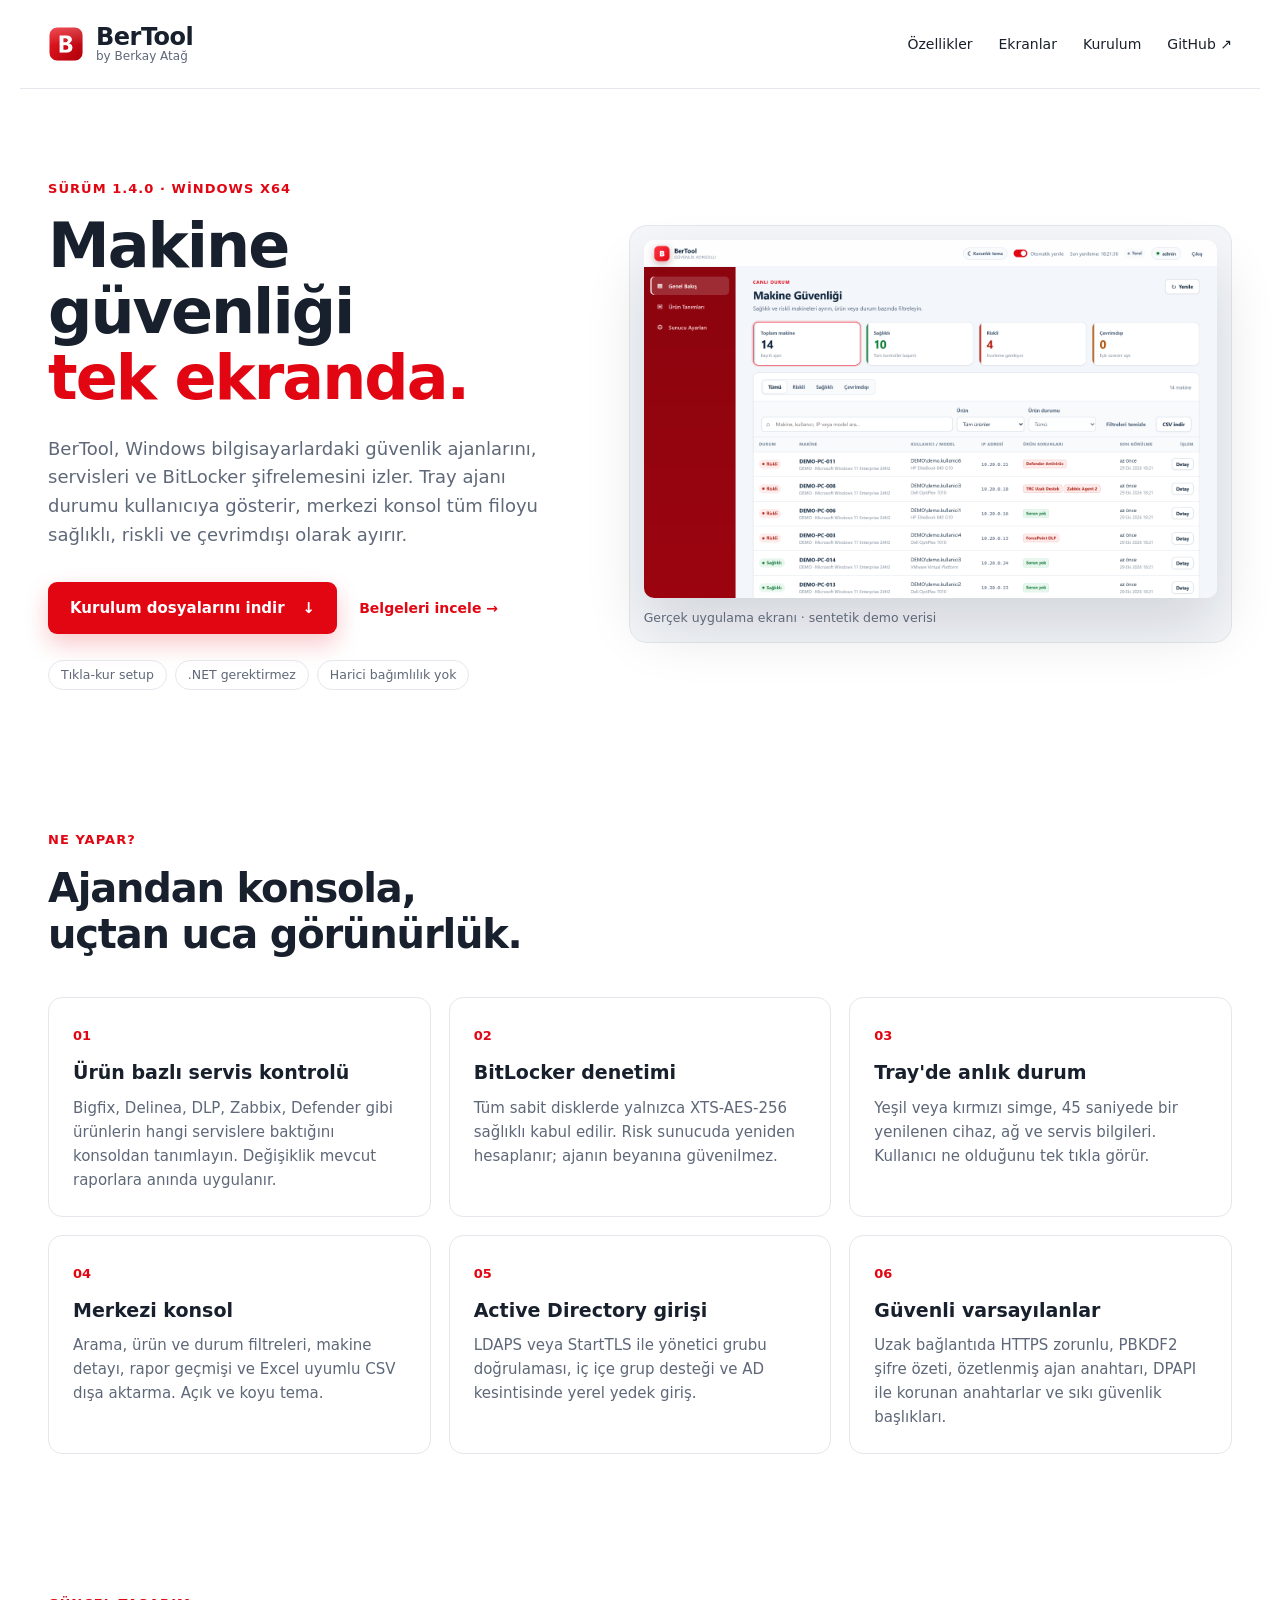
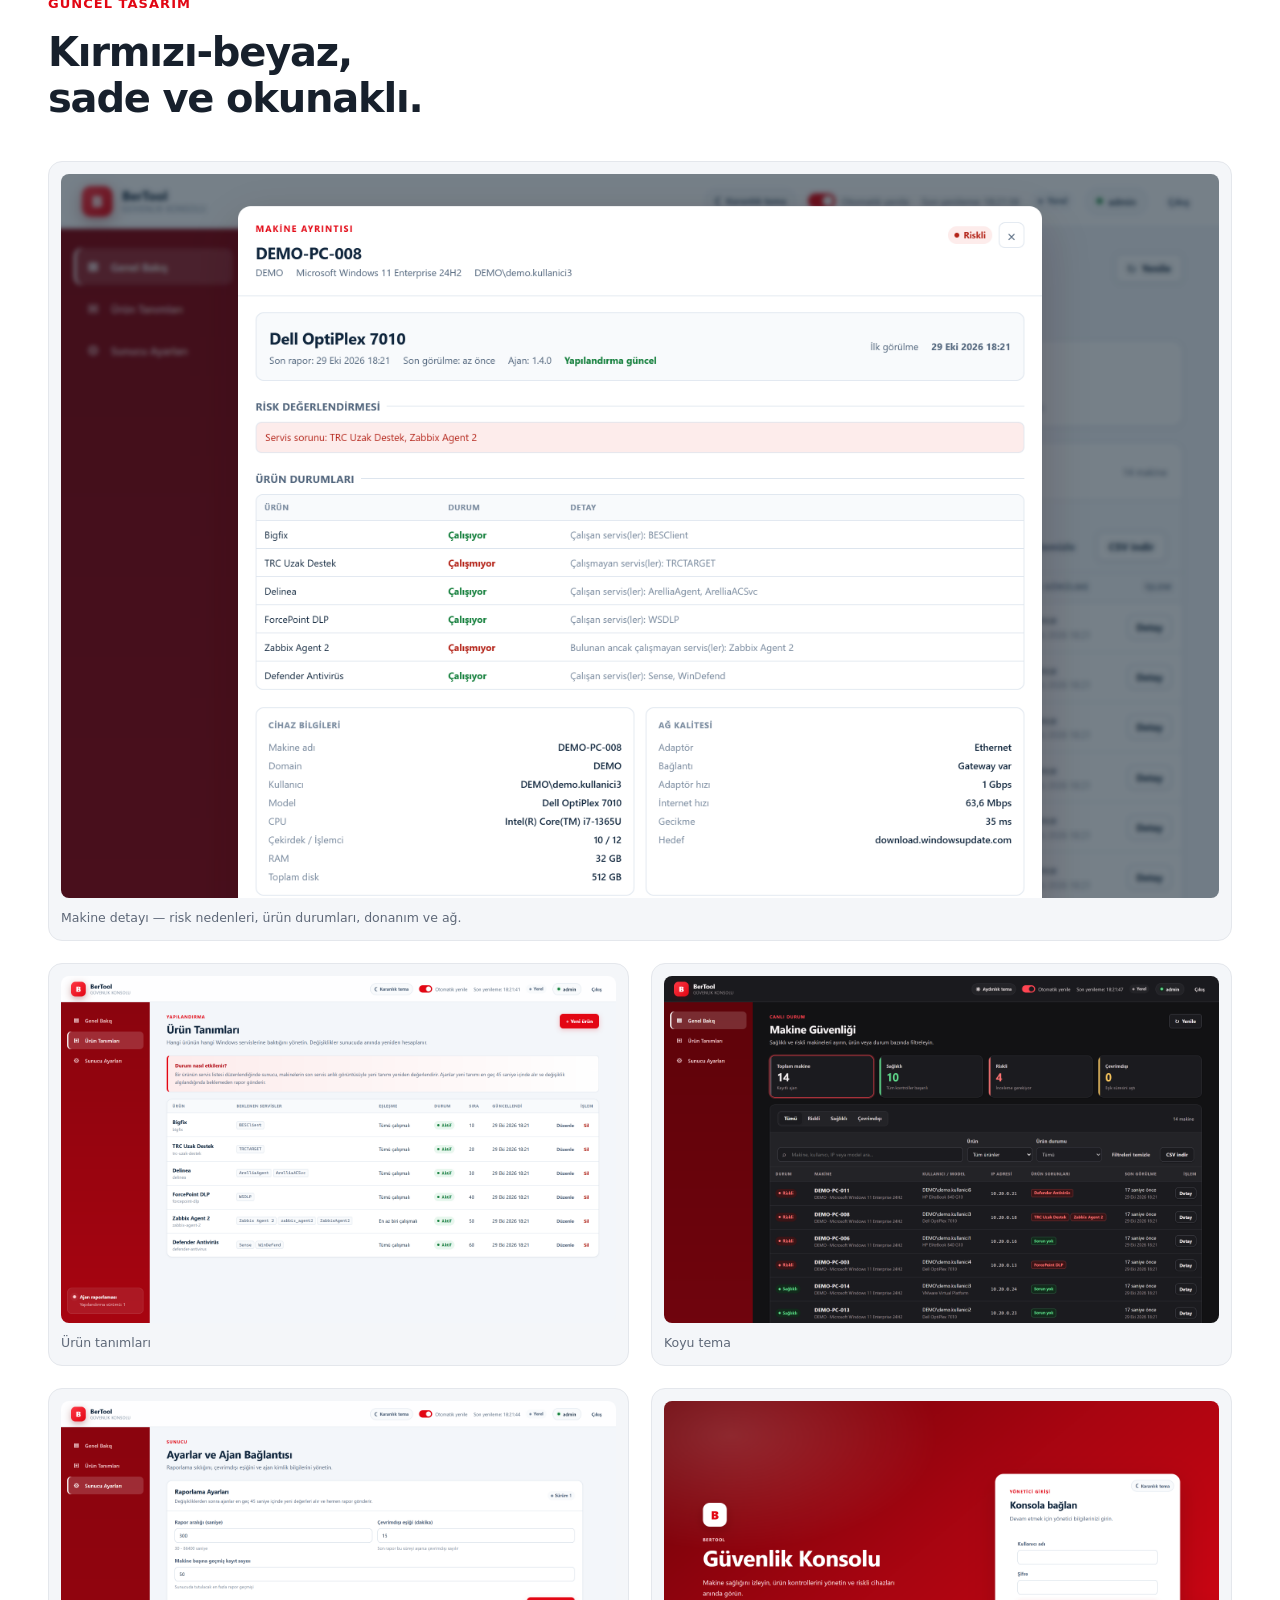
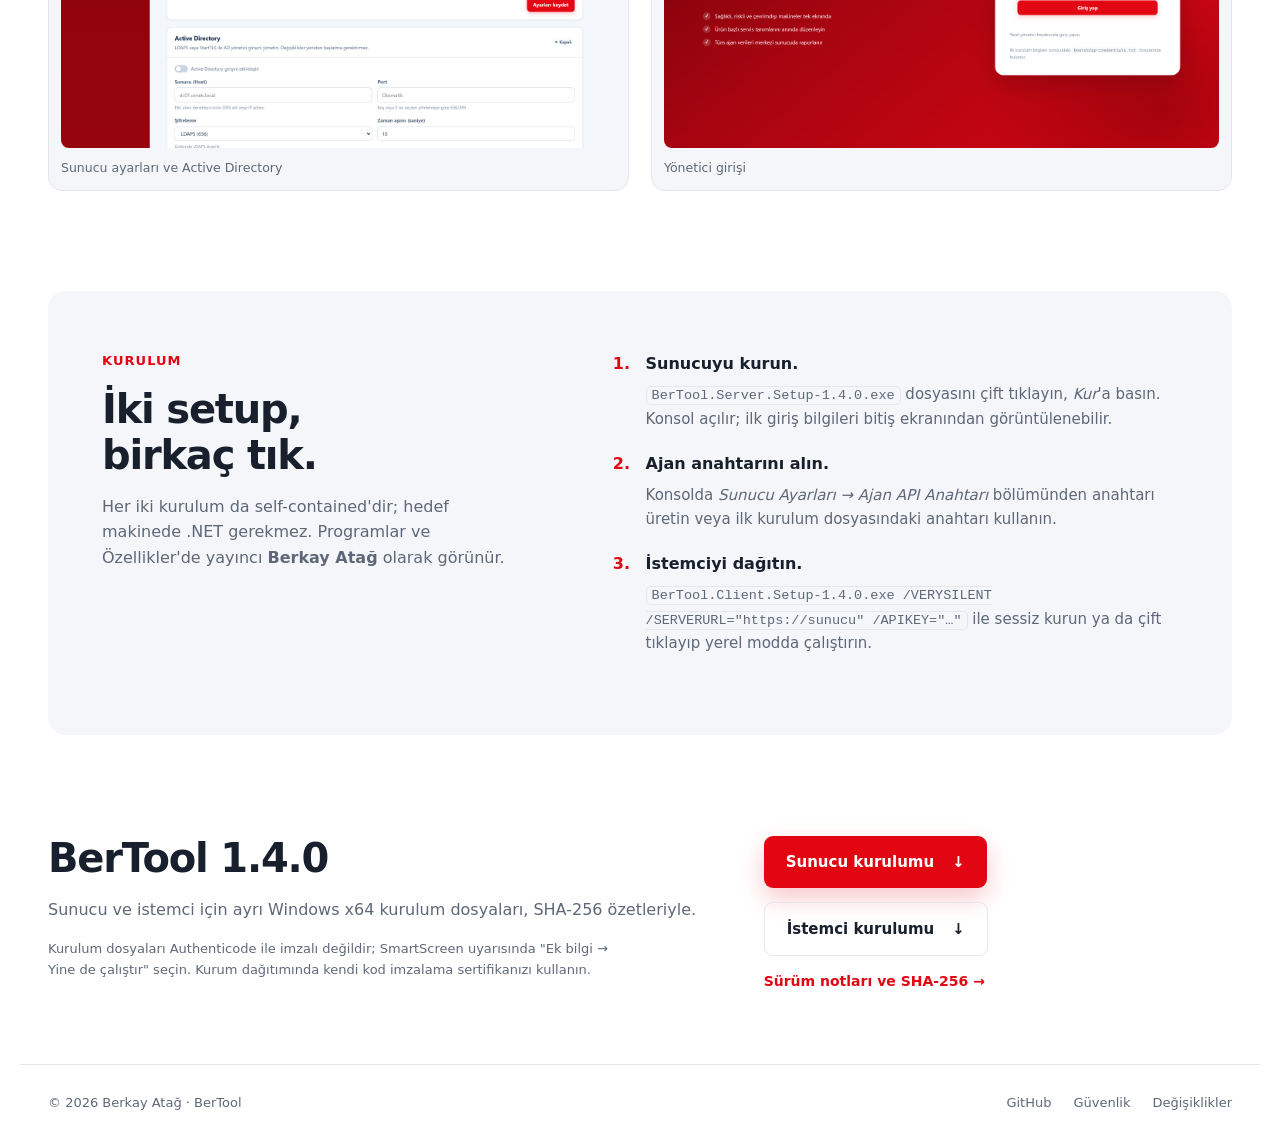
==== docs/index.html @ 036e88ff "BerTool 1.4.0: red brand icon, click-to-install setups, fixes and landing page - Multi-size 32-bit r" ====
<!doctype html>
<html lang="tr">
<head>
<meta charset="utf-8">
<meta name="viewport" content="width=device-width, initial-scale=1">
<meta name="description" content="BerTool: Windows makinelerde güvenlik ajanlarını, servisleri ve BitLocker'ı izleyen tray ajanı ve merkezi yönetim konsolu.">
<meta name="color-scheme" content="light dark">
<meta property="og:title" content="BerTool — Makine güvenliği tek ekranda">
<meta property="og:description" content="Tray ajanı ve merkezi konsol ile servis, BitLocker ve cihaz durumunu izleyin.">
<meta property="og:image" content="https://berkayatag.github.io/BerTool/screenshots/dashboard.png">
<title>BerTool — Makine güvenliği tek ekranda</title>
<link rel="icon" type="image/png" href="assets/bertool-logo.png">
<link rel="stylesheet" href="site.css">
</head>
<body>
<a class="skip" href="#main">İçeriğe geç</a>
<header class="top">
  <a class="brand" href="#"><img src="assets/bertool-logo.png" alt="" width="36" height="36"><span>BerTool<small>by Berkay Atağ</small></span></a>
  <nav aria-label="Ana menü">
    <a href="#ozellikler">Özellikler</a>
    <a href="#ekranlar">Ekranlar</a>
    <a href="#kurulum">Kurulum</a>
    <a href="https://github.com/BerkayAtag/BerTool">GitHub ↗</a>
  </nav>
</header>

<main id="main">
  <section class="hero">
    <div class="hero-copy">
      <p class="eyebrow">Sürüm 1.4.0 · Windows x64</p>
      <h1>Makine güvenliği<br><em>tek ekranda.</em></h1>
      <p class="lead">BerTool, Windows bilgisayarlardaki güvenlik ajanlarını, servisleri ve BitLocker şifrelemesini izler. Tray ajanı durumu kullanıcıya gösterir, merkezi konsol tüm filoyu sağlıklı, riskli ve çevrimdışı olarak ayırır.</p>
      <div class="actions">
        <a class="button" href="https://github.com/BerkayAtag/BerTool/releases/latest">Kurulum dosyalarını indir <span aria-hidden="true">↓</span></a>
        <a class="link" href="https://github.com/BerkayAtag/BerTool#readme">Belgeleri incele →</a>
      </div>
      <ul class="facts">
        <li>Tıkla-kur setup</li>
        <li>.NET gerektirmez</li>
        <li>Harici bağımlılık yok</li>
      </ul>
    </div>
    <figure class="hero-shot">
      <img src="screenshots/dashboard.png" alt="BerTool yönetim konsolu: toplam, sağlıklı, riskli ve çevrimdışı makine sayaçları ile makine listesi" width="1440" height="900">
      <figcaption>Gerçek uygulama ekranı · sentetik demo verisi</figcaption>
    </figure>
  </section>

  <section id="ozellikler" class="section">
    <div class="section-head">
      <p class="eyebrow">Ne yapar?</p>
      <h2>Ajandan konsola,<br>uçtan uca görünürlük.</h2>
    </div>
    <div class="features">
      <article>
        <span class="num">01</span>
        <h3>Ürün bazlı servis kontrolü</h3>
        <p>Bigfix, Delinea, DLP, Zabbix, Defender gibi ürünlerin hangi servislere baktığını konsoldan tanımlayın. Değişiklik mevcut raporlara anında uygulanır.</p>
      </article>
      <article>
        <span class="num">02</span>
        <h3>BitLocker denetimi</h3>
        <p>Tüm sabit disklerde yalnızca XTS-AES-256 sağlıklı kabul edilir. Risk sunucuda yeniden hesaplanır; ajanın beyanına güvenilmez.</p>
      </article>
      <article>
        <span class="num">03</span>
        <h3>Tray'de anlık durum</h3>
        <p>Yeşil veya kırmızı simge, 45 saniyede bir yenilenen cihaz, ağ ve servis bilgileri. Kullanıcı ne olduğunu tek tıkla görür.</p>
      </article>
      <article>
        <span class="num">04</span>
        <h3>Merkezi konsol</h3>
        <p>Arama, ürün ve durum filtreleri, makine detayı, rapor geçmişi ve Excel uyumlu CSV dışa aktarma. Açık ve koyu tema.</p>
      </article>
      <article>
        <span class="num">05</span>
        <h3>Active Directory girişi</h3>
        <p>LDAPS veya StartTLS ile yönetici grubu doğrulaması, iç içe grup desteği ve AD kesintisinde yerel yedek giriş.</p>
      </article>
      <article>
        <span class="num">06</span>
        <h3>Güvenli varsayılanlar</h3>
        <p>Uzak bağlantıda HTTPS zorunlu, PBKDF2 şifre özeti, özetlenmiş ajan anahtarı, DPAPI ile korunan anahtarlar ve sıkı güvenlik başlıkları.</p>
      </article>
    </div>
  </section>

  <section id="ekranlar" class="section">
    <div class="section-head">
      <p class="eyebrow">Güncel tasarım</p>
      <h2>Kırmızı-beyaz,<br>sade ve okunaklı.</h2>
    </div>
    <div class="gallery">
      <figure class="wide"><img src="screenshots/machine-detail.png" alt="Makine detayı: risk değerlendirmesi, ürün durumları, cihaz bilgileri ve ağ kalitesi" loading="lazy" width="1440" height="900"><figcaption>Makine detayı — risk nedenleri, ürün durumları, donanım ve ağ.</figcaption></figure>
      <figure><img src="screenshots/products.png" alt="Ürün tanımları ekranı: ürün, beklenen servisler ve eşleşme modu" loading="lazy" width="1440" height="900"><figcaption>Ürün tanımları</figcaption></figure>
      <figure><img src="screenshots/dashboard-dark.png" alt="Koyu temada yönetim konsolu" loading="lazy" width="1440" height="900"><figcaption>Koyu tema</figcaption></figure>
      <figure><img src="screenshots/settings.png" alt="Sunucu ayarları: raporlama, Active Directory ve ajan API anahtarı" loading="lazy" width="1440" height="900"><figcaption>Sunucu ayarları ve Active Directory</figcaption></figure>
      <figure><img src="screenshots/login.png" alt="Yönetici giriş ekranı" loading="lazy" width="1440" height="900"><figcaption>Yönetici girişi</figcaption></figure>
    </div>
  </section>

  <section id="kurulum" class="section install">
    <div>
      <p class="eyebrow">Kurulum</p>
      <h2>İki setup,<br>birkaç tık.</h2>
      <p class="muted">Her iki kurulum da self-contained'dir; hedef makinede .NET gerekmez. Programlar ve Özellikler'de yayıncı <strong>Berkay Atağ</strong> olarak görünür.</p>
    </div>
    <ol class="steps">
      <li><strong>Sunucuyu kurun.</strong><p><code>BerTool.Server.Setup-1.4.0.exe</code> dosyasını çift tıklayın, <em>Kur</em>'a basın. Konsol açılır; ilk giriş bilgileri bitiş ekranından görüntülenebilir.</p></li>
      <li><strong>Ajan anahtarını alın.</strong><p>Konsolda <em>Sunucu Ayarları → Ajan API Anahtarı</em> bölümünden anahtarı üretin veya ilk kurulum dosyasındaki anahtarı kullanın.</p></li>
      <li><strong>İstemciyi dağıtın.</strong><p><code>BerTool.Client.Setup-1.4.0.exe /VERYSILENT /SERVERURL="https://sunucu" /APIKEY="…"</code> ile sessiz kurun ya da çift tıklayıp yerel modda çalıştırın.</p></li>
    </ol>
  </section>

  <section class="section download">
    <div>
      <h2>BerTool 1.4.0</h2>
      <p class="muted">Sunucu ve istemci için ayrı Windows x64 kurulum dosyaları, SHA-256 özetleriyle.</p>
      <p class="note">Kurulum dosyaları Authenticode ile imzalı değildir; SmartScreen uyarısında "Ek bilgi → Yine de çalıştır" seçin. Kurum dağıtımında kendi kod imzalama sertifikanızı kullanın.</p>
    </div>
    <div class="download-links">
      <a class="button" href="https://github.com/BerkayAtag/BerTool/releases/download/v1.4.0/BerTool.Server.Setup-1.4.0.exe">Sunucu kurulumu <span aria-hidden="true">↓</span></a>
      <a class="button secondary" href="https://github.com/BerkayAtag/BerTool/releases/download/v1.4.0/BerTool.Client.Setup-1.4.0.exe">İstemci kurulumu <span aria-hidden="true">↓</span></a>
      <a class="link" href="https://github.com/BerkayAtag/BerTool/releases/tag/v1.4.0">Sürüm notları ve SHA-256 →</a>
    </div>
  </section>
</main>

<footer>
  <span>© 2026 Berkay Atağ · BerTool</span>
  <a href="https://github.com/BerkayAtag/BerTool">GitHub</a>
  <a href="https://github.com/BerkayAtag/BerTool/blob/main/SECURITY.md">Güvenlik</a>
  <a href="https://github.com/BerkayAtag/BerTool/blob/main/CHANGELOG.md">Değişiklikler</a>
</footer>
</body>
</html>
---- docs/site.css ----
:root {
  --red: #e20613;
  --red-dark: #b0000b;
  --ink: #17202c;
  --muted: #5e6878;
  --line: #e4e7ec;
  --soft: #f4f6f9;
  --bg: #ffffff;
  --card: #ffffff;
}

@media (prefers-color-scheme: dark) {
  :root {
    --red: #ff3b45;
    --red-dark: #e20613;
    --ink: #eef1f5;
    --muted: #a3acba;
    --line: #2a2f38;
    --soft: #171a20;
    --bg: #0f1115;
    --card: #15181e;
  }
}

* { box-sizing: border-box; }
html { scroll-behavior: smooth; }
body { margin: 0; color: var(--ink); background: var(--bg); font-family: "Segoe UI", system-ui, -apple-system, Arial, sans-serif; line-height: 1.6; }
img { max-width: 100%; height: auto; display: block; }
a { color: inherit; text-decoration: none; }
a:hover { text-decoration: underline; }
a:focus-visible { outline: 3px solid var(--red); outline-offset: 4px; border-radius: 4px; }
code { font-family: Consolas, "Cascadia Mono", monospace; font-size: .9em; background: var(--soft); border: 1px solid var(--line); border-radius: 5px; padding: 1px 5px; word-break: break-word; }

.skip { position: absolute; left: -999px; top: 8px; background: var(--red); color: #fff; padding: 8px 12px; border-radius: 6px; }
.skip:focus { left: 16px; }

.top, main, footer { max-width: 1240px; margin: 0 auto; }
.top { display: flex; justify-content: space-between; align-items: center; gap: 16px; padding: 24px 28px; border-bottom: 1px solid var(--line); }
.brand { display: flex; align-items: center; gap: 12px; font-weight: 800; font-size: 24px; letter-spacing: -.5px; }
.brand img { border-radius: 9px; }
.brand span { display: flex; flex-direction: column; line-height: 1.1; }
.brand small { font-size: 12px; font-weight: 400; color: var(--muted); letter-spacing: 0; }
nav { display: flex; gap: 26px; font-size: 14px; flex-wrap: wrap; }

.eyebrow { margin: 0 0 14px; color: var(--red); font-size: 13px; font-weight: 700; letter-spacing: .08em; text-transform: uppercase; }
h1 { font-size: clamp(38px, 5vw, 62px); line-height: 1.06; letter-spacing: -2px; margin: 0 0 24px; }
h1 em, h2 em { font-style: normal; color: var(--red); }
h2 { font-size: clamp(28px, 3.2vw, 40px); line-height: 1.15; letter-spacing: -1.2px; margin: 0; }
h3 { font-size: 19px; margin: 10px 0 8px; }
.lead { font-size: 18px; color: var(--muted); max-width: 560px; margin: 0; }
.muted { color: var(--muted); }

.hero { display: grid; grid-template-columns: 1fr 1.15fr; gap: 56px; align-items: center; padding: 90px 28px 70px; }
.actions { display: flex; align-items: center; flex-wrap: wrap; gap: 22px; margin: 32px 0 26px; }
.button { display: inline-flex; align-items: center; gap: 18px; padding: 14px 22px; background: var(--red); color: #fff; border-radius: 9px; font-weight: 650; font-size: 15px; box-shadow: 0 10px 24px rgba(226, 6, 19, .22); }
.button:hover { background: var(--red-dark); text-decoration: none; }
.button.secondary { background: transparent; color: var(--ink); border: 1px solid var(--line); box-shadow: none; }
.button.secondary:hover { border-color: var(--red); color: var(--red); }
.link { font-size: 14px; font-weight: 600; color: var(--red); }
.facts { display: flex; flex-wrap: wrap; gap: 8px; list-style: none; padding: 0; margin: 0; }
.facts li { font-size: 12.5px; color: var(--muted); border: 1px solid var(--line); border-radius: 999px; padding: 4px 12px; }

figure { margin: 0; }
figcaption { font-size: 12.5px; color: var(--muted); margin-top: 10px; }
.hero-shot { padding: 14px; background: var(--soft); border: 1px solid var(--line); border-radius: 18px; }
.hero-shot img { border-radius: 10px; box-shadow: 0 30px 60px rgba(17, 24, 39, .14); }

.section { padding: 70px 28px; }
.section-head { margin-bottom: 40px; }
.features { display: grid; grid-template-columns: repeat(3, 1fr); gap: 18px; }
.features article { background: var(--card); border: 1px solid var(--line); border-radius: 14px; padding: 24px; }
.features p { margin: 0; color: var(--muted); font-size: 15px; }
.num { font-size: 13px; font-weight: 700; color: var(--red); }

.gallery { display: grid; grid-template-columns: repeat(2, 1fr); gap: 22px; }
.gallery figure { background: var(--soft); border: 1px solid var(--line); border-radius: 14px; padding: 12px; }
.gallery img { border-radius: 8px; }
.gallery .wide { grid-column: 1 / -1; }

.install { display: grid; grid-template-columns: 1fr 1.25fr; gap: 60px; background: var(--soft); border-radius: 18px; margin: 30px 28px; padding: 60px 54px; }
.install .muted { max-width: 420px; }
.steps { margin: 0; padding-left: 22px; }
.steps li { padding: 0 0 20px 10px; }
.steps li::marker { color: var(--red); font-weight: 700; }
.steps p { margin: 6px 0 0; color: var(--muted); font-size: 15px; }

.download { display: grid; grid-template-columns: 1.4fr 1fr; gap: 60px; align-items: center; }
.download h2 { margin-bottom: 12px; }
.note { font-size: 13px; color: var(--muted); max-width: 560px; }
.download-links { display: flex; flex-direction: column; align-items: flex-start; gap: 14px; }

footer { display: flex; flex-wrap: wrap; gap: 22px; border-top: 1px solid var(--line); padding: 28px; color: var(--muted); font-size: 13px; }
footer span { margin-right: auto; }

@media (max-width: 900px) {
  .hero { grid-template-columns: 1fr; padding: 48px 16px 40px; gap: 32px; }
  .features { grid-template-columns: 1fr 1fr; }
  .install, .download { grid-template-columns: 1fr; gap: 24px; }
  .install { margin: 20px 16px; padding: 32px 22px; }
  .section { padding: 48px 16px; }
  .top { padding: 18px 16px; flex-wrap: wrap; }
  footer { padding: 24px 16px; }
}

@media (max-width: 600px) {
  .features, .gallery { grid-template-columns: 1fr; }
  nav { gap: 16px; }
  h1 { letter-spacing: -1px; }
  footer span { width: 100%; }
}

@media (prefers-reduced-motion: reduce) { html { scroll-behavior: auto; } }
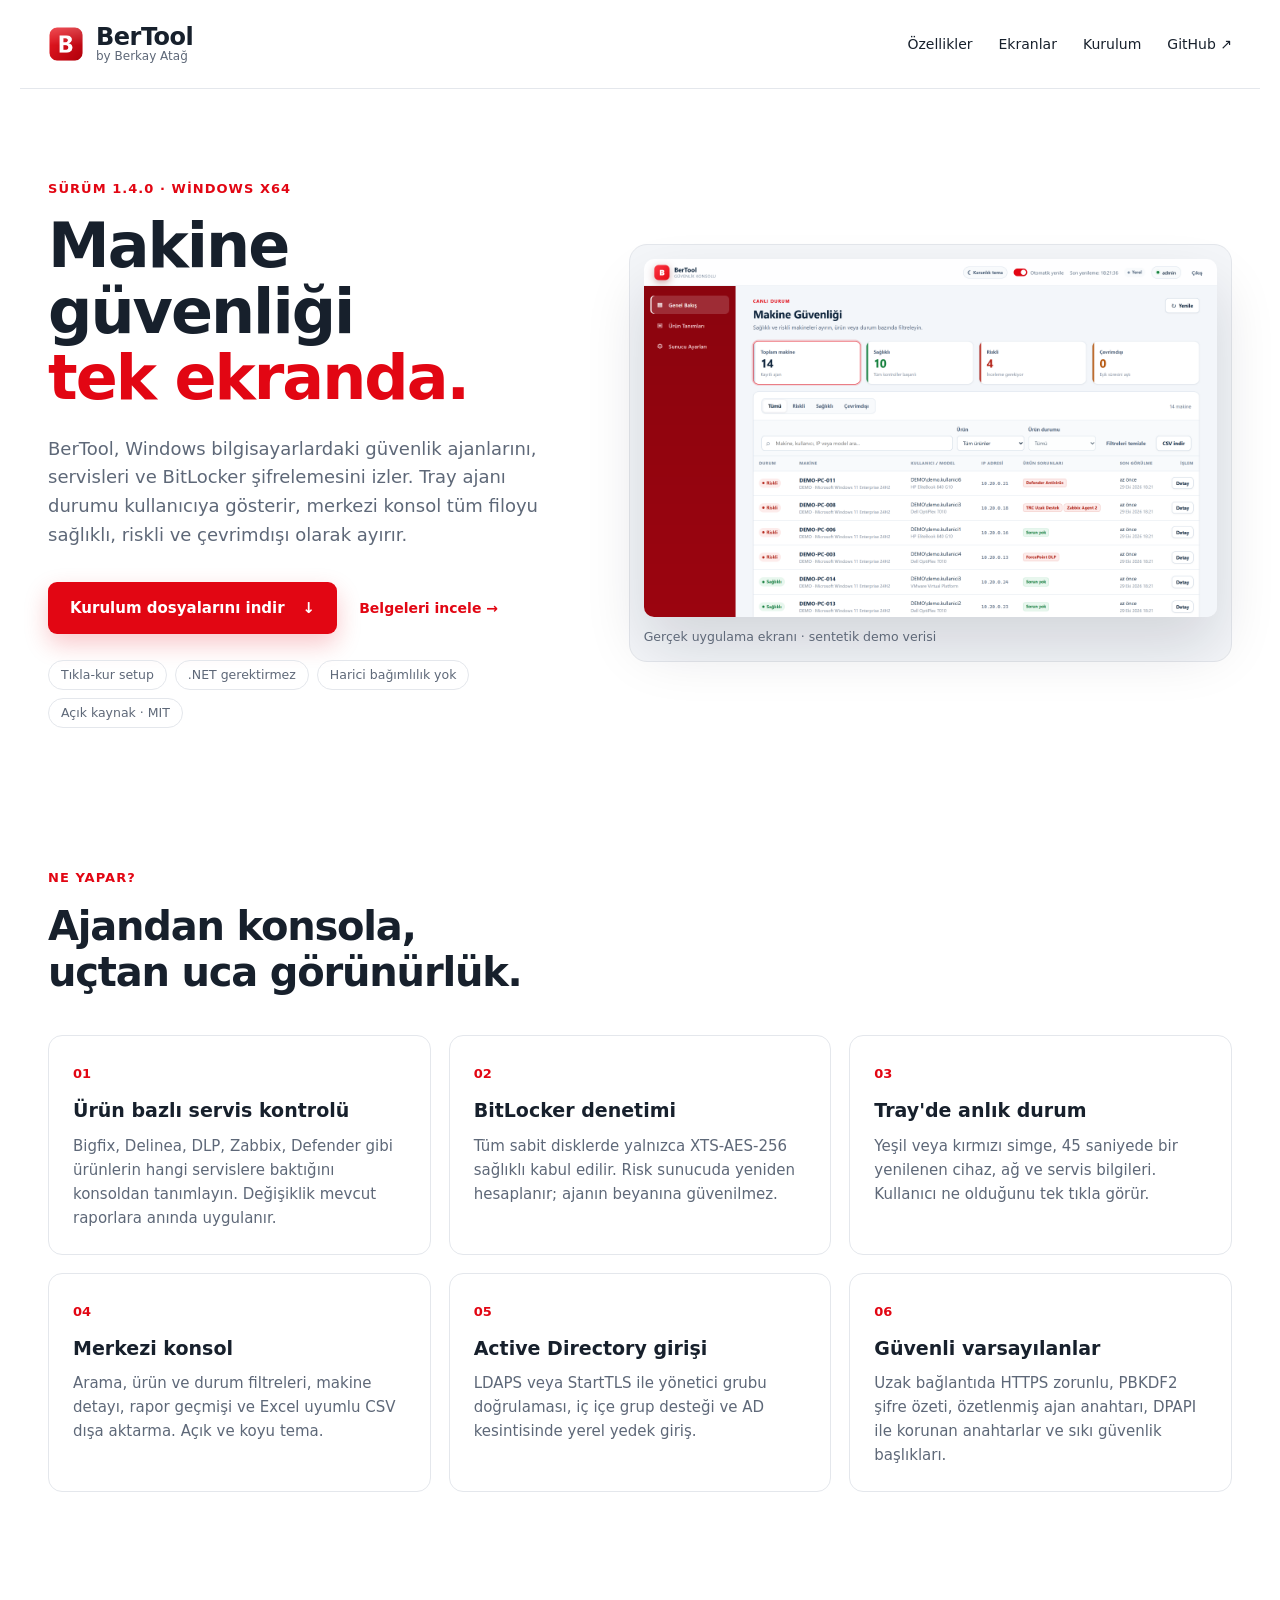
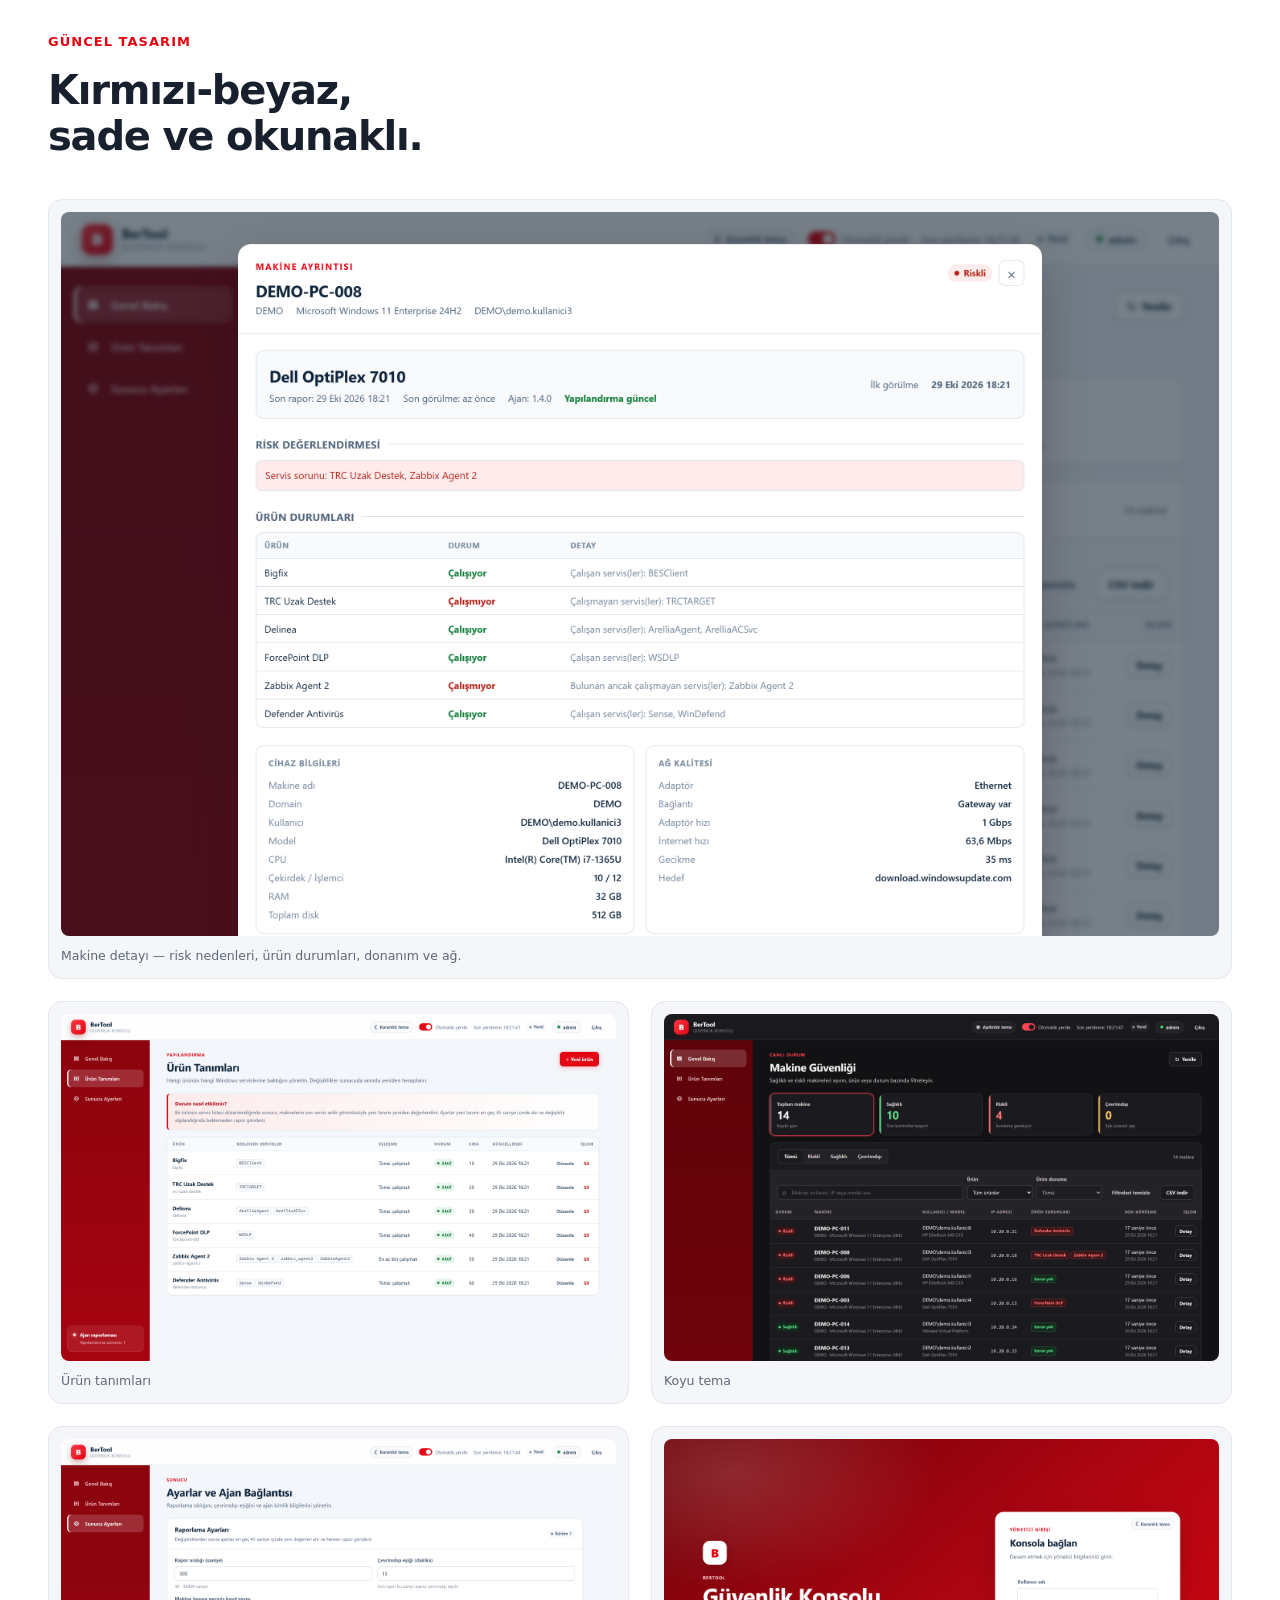
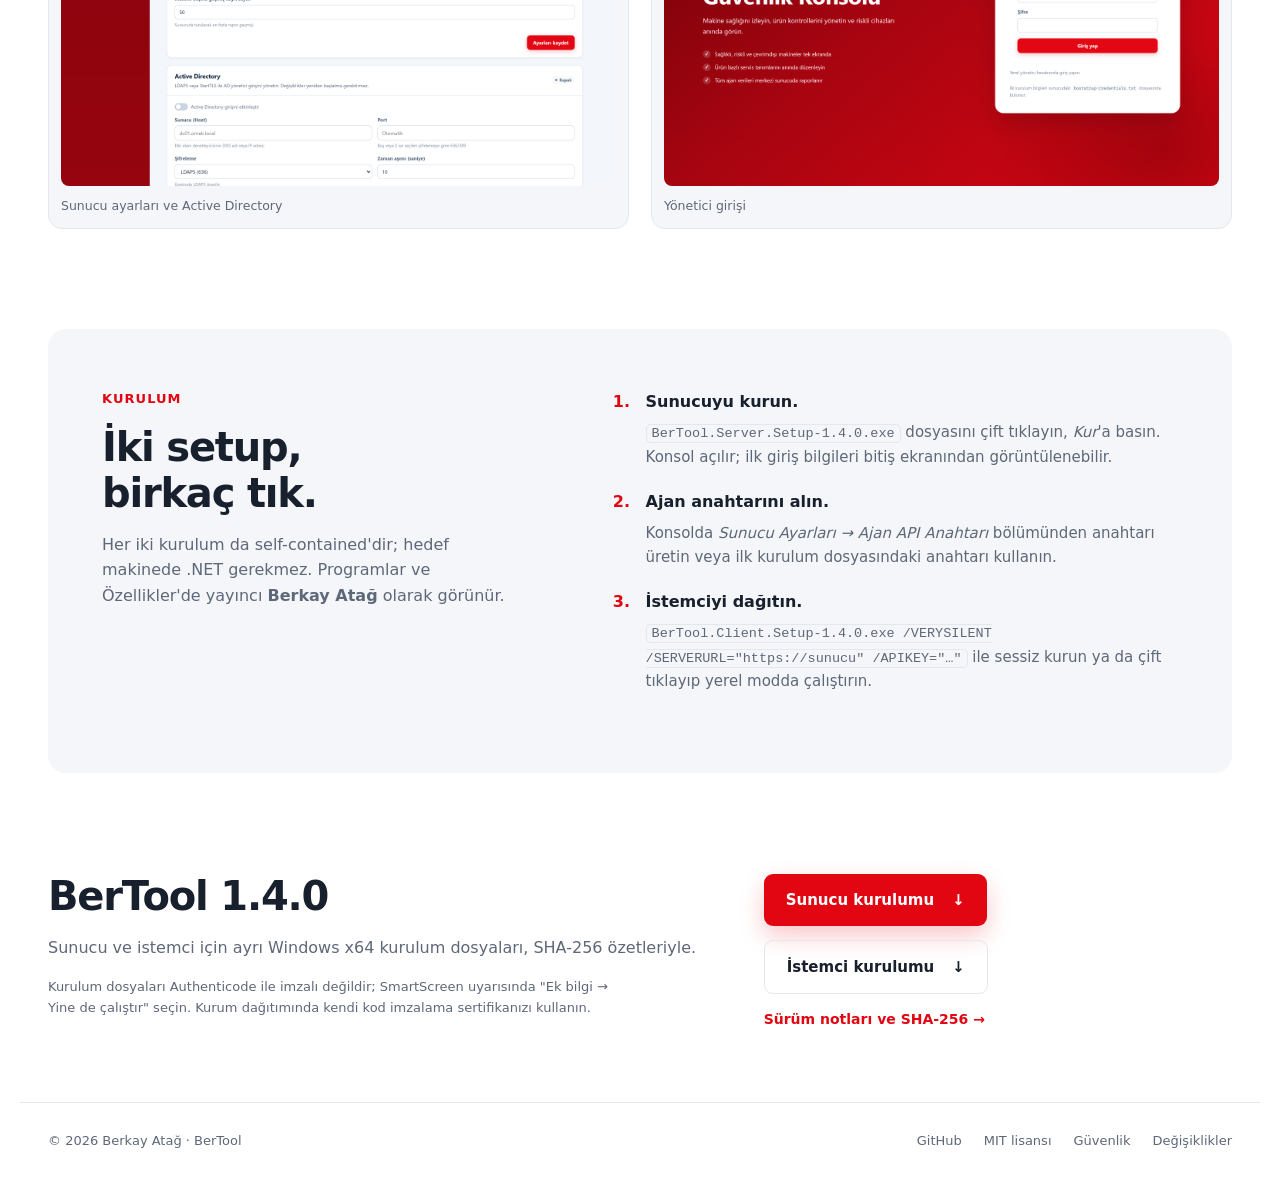
==== commit bc921b44: "Add MIT license, optional code signing and light-only landing page - MIT LICENSE, shipped as LICENSE" ====
--- a/docs/index.html
+++ b/docs/index.html
@@ -4,7 +4,7 @@
 <meta charset="utf-8">
 <meta name="viewport" content="width=device-width, initial-scale=1">
 <meta name="description" content="BerTool: Windows makinelerde güvenlik ajanlarını, servisleri ve BitLocker'ı izleyen tray ajanı ve merkezi yönetim konsolu.">
-<meta name="color-scheme" content="light dark">
+<meta name="color-scheme" content="light">
 <meta property="og:title" content="BerTool — Makine güvenliği tek ekranda">
 <meta property="og:description" content="Tray ajanı ve merkezi konsol ile servis, BitLocker ve cihaz durumunu izleyin.">
 <meta property="og:image" content="https://berkayatag.github.io/BerTool/screenshots/dashboard.png">
@@ -38,6 +38,7 @@
         <li>Tıkla-kur setup</li>
         <li>.NET gerektirmez</li>
         <li>Harici bağımlılık yok</li>
+        <li>Açık kaynak · MIT</li>
       </ul>
     </div>
     <figure class="hero-shot">
@@ -129,6 +130,7 @@
 <footer>
   <span>© 2026 Berkay Atağ · BerTool</span>
   <a href="https://github.com/BerkayAtag/BerTool">GitHub</a>
+  <a href="https://github.com/BerkayAtag/BerTool/blob/main/LICENSE">MIT lisansı</a>
   <a href="https://github.com/BerkayAtag/BerTool/blob/main/SECURITY.md">Güvenlik</a>
   <a href="https://github.com/BerkayAtag/BerTool/blob/main/CHANGELOG.md">Değişiklikler</a>
 </footer>
--- a/docs/site.css
+++ b/docs/site.css
@@ -1,4 +1,6 @@
+/* Tanıtım sayfası her zaman aydınlık temada gösterilir. */
 :root {
+  color-scheme: light;
   --red: #e20613;
   --red-dark: #b0000b;
   --ink: #17202c;
@@ -7,19 +9,6 @@
   --soft: #f4f6f9;
   --bg: #ffffff;
   --card: #ffffff;
-}
-
-@media (prefers-color-scheme: dark) {
-  :root {
-    --red: #ff3b45;
-    --red-dark: #e20613;
-    --ink: #eef1f5;
-    --muted: #a3acba;
-    --line: #2a2f38;
-    --soft: #171a20;
-    --bg: #0f1115;
-    --card: #15181e;
-  }
 }
 
 * { box-sizing: border-box; }
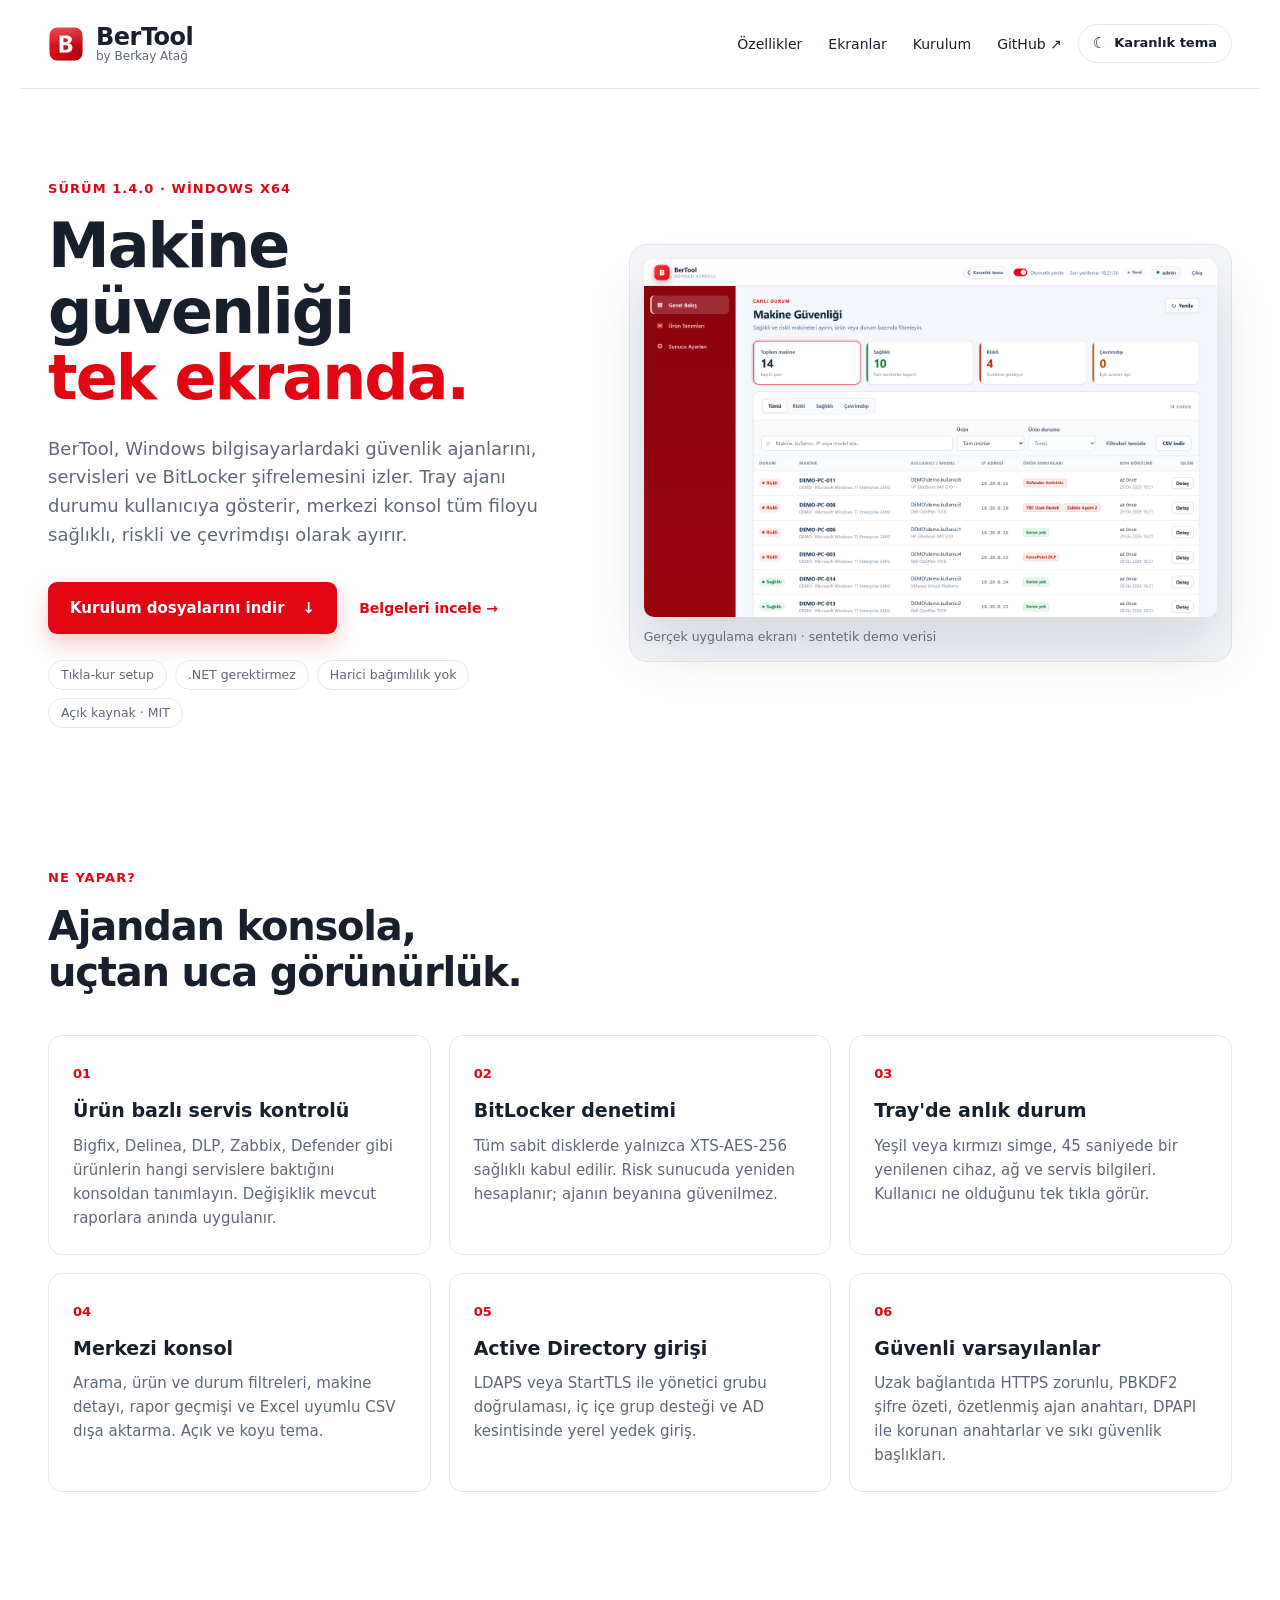
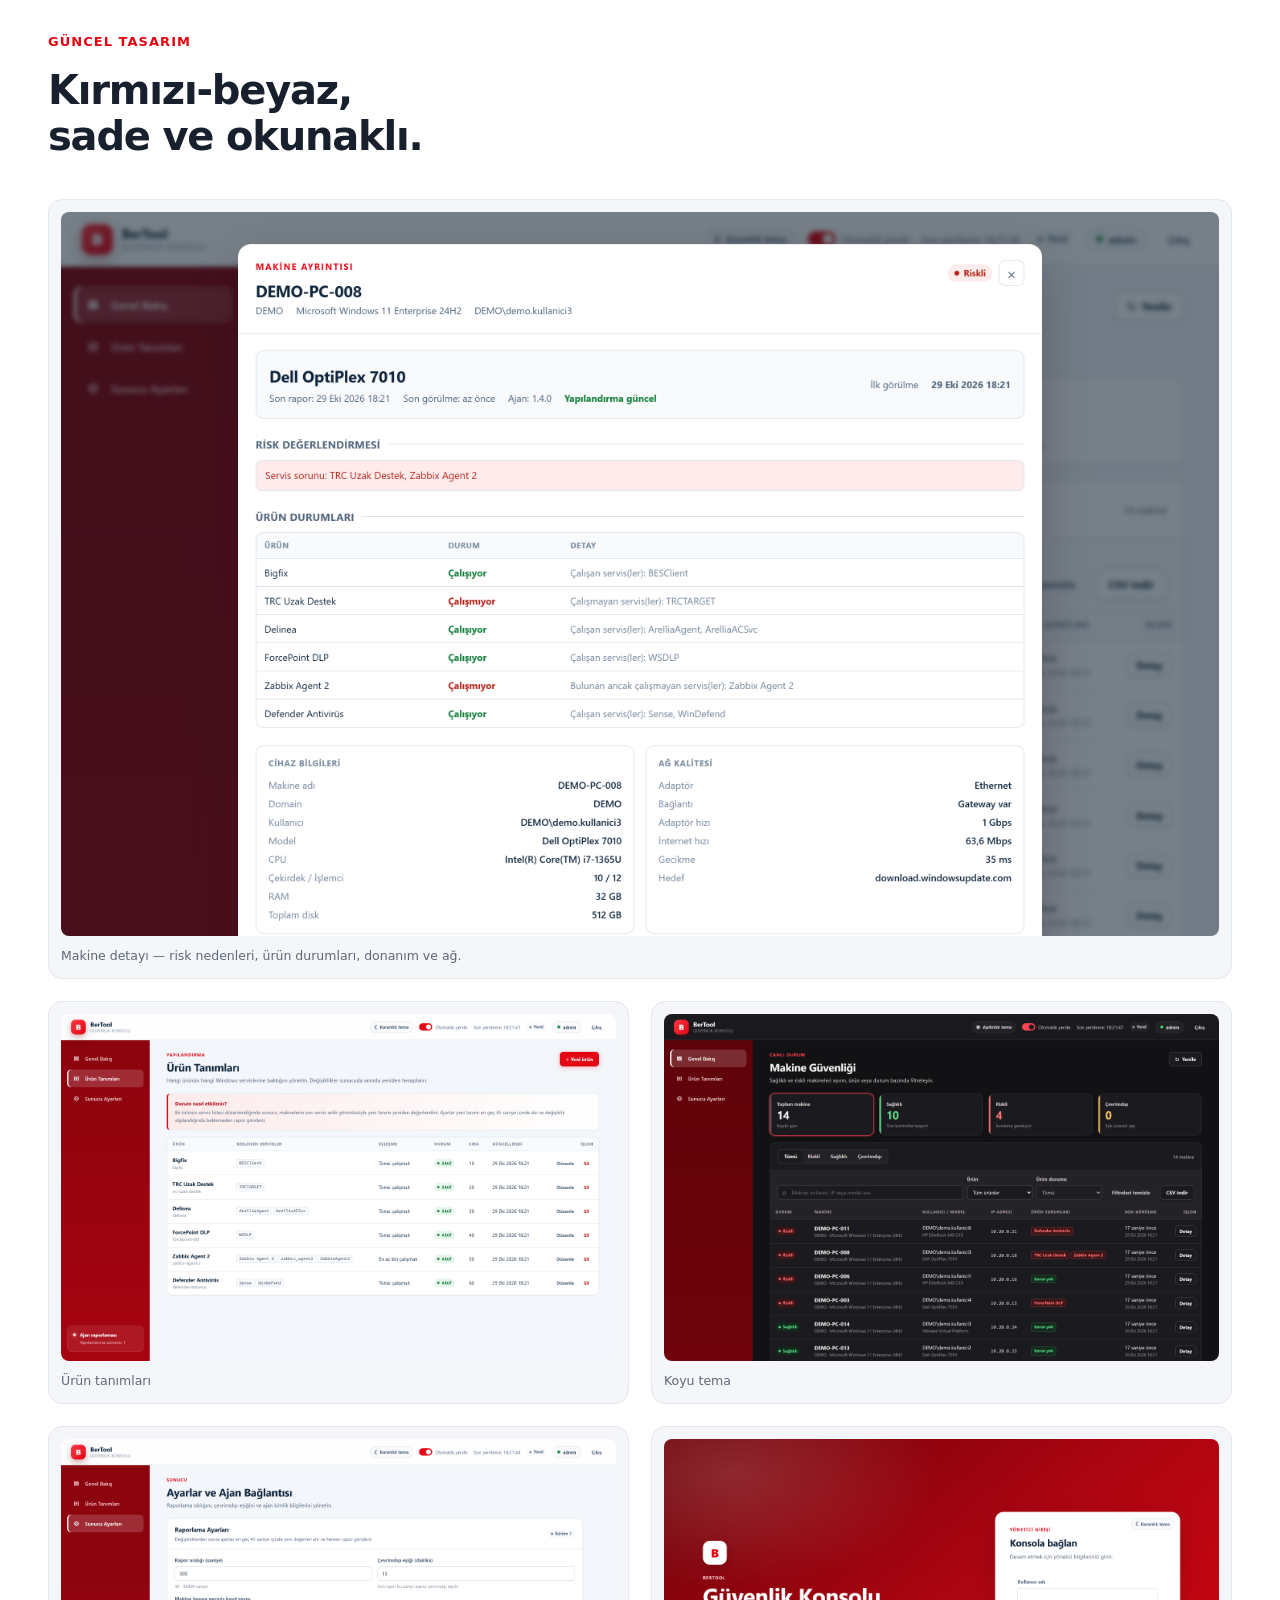
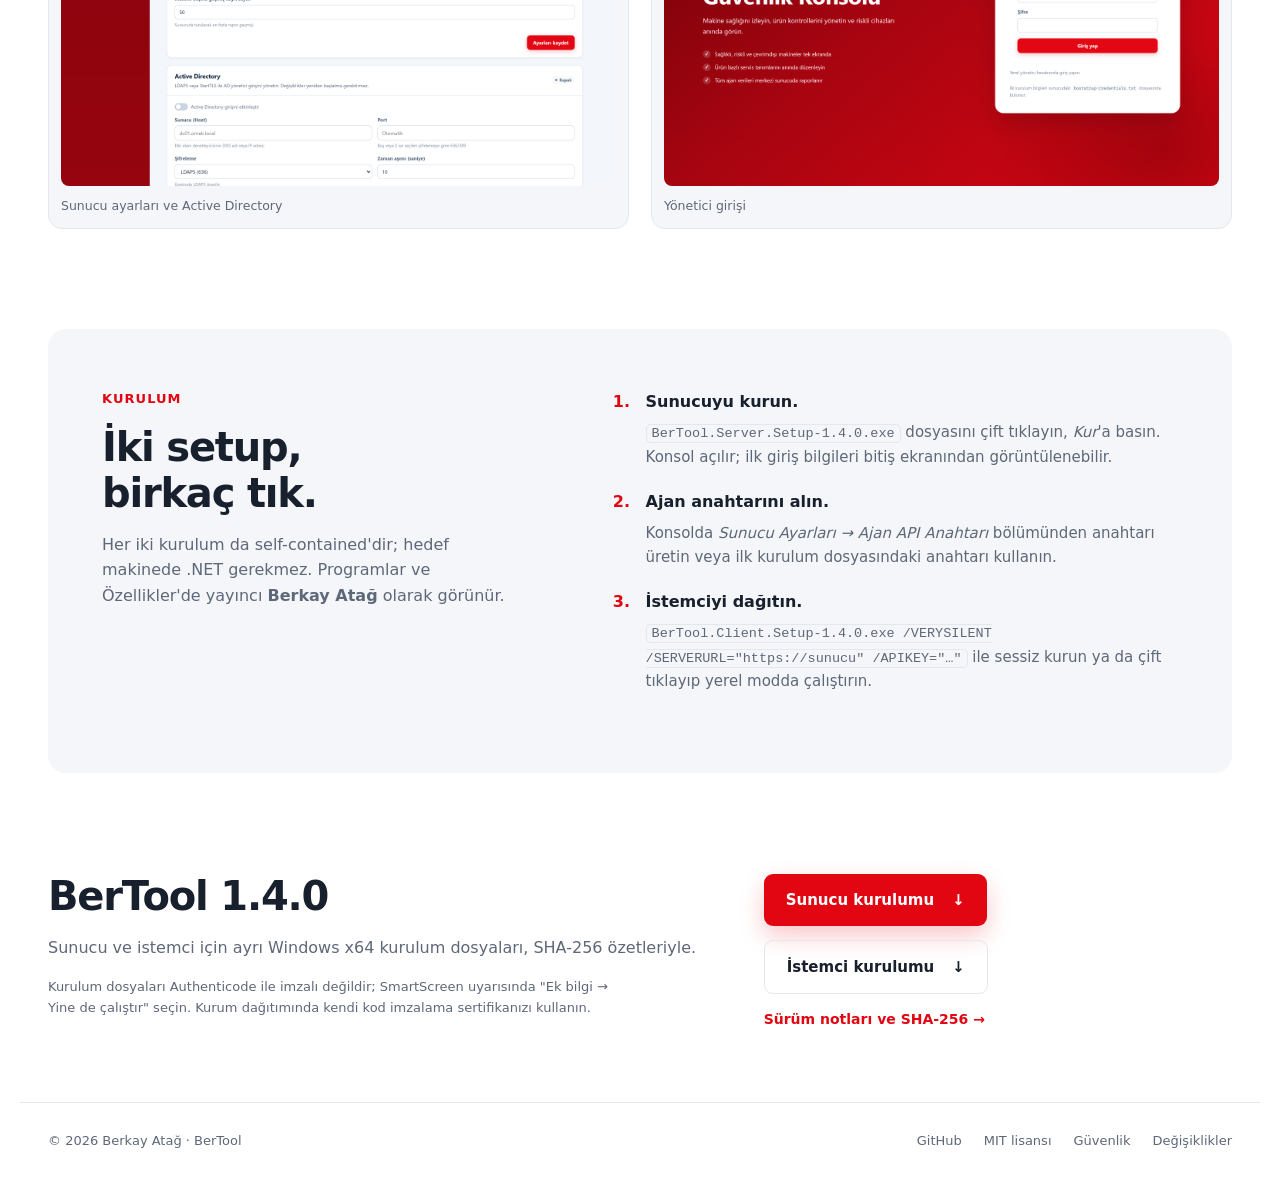
==== commit 3e22dfad: "Add light/dark theme toggle to the landing page Light stays the default regardless of the OS prefere" ====
--- a/docs/index.html
+++ b/docs/index.html
@@ -4,13 +4,22 @@
 <meta charset="utf-8">
 <meta name="viewport" content="width=device-width, initial-scale=1">
 <meta name="description" content="BerTool: Windows makinelerde güvenlik ajanlarını, servisleri ve BitLocker'ı izleyen tray ajanı ve merkezi yönetim konsolu.">
-<meta name="color-scheme" content="light">
+<meta name="color-scheme" content="light dark">
 <meta property="og:title" content="BerTool — Makine güvenliği tek ekranda">
 <meta property="og:description" content="Tray ajanı ve merkezi konsol ile servis, BitLocker ve cihaz durumunu izleyin.">
 <meta property="og:image" content="https://berkayatag.github.io/BerTool/screenshots/dashboard.png">
 <title>BerTool — Makine güvenliği tek ekranda</title>
 <link rel="icon" type="image/png" href="assets/bertool-logo.png">
 <link rel="stylesheet" href="site.css">
+<script>
+  // Varsayılan aydınlık tema; ziyaretçinin seçimi bu tarayıcıda hatırlanır.
+  // Sayfa boyanmadan önce uygulanır, böylece tema geçişinde yanıp sönme olmaz.
+  (function () {
+    var theme = 'light';
+    try { if (localStorage.getItem('bertool.site.theme') === 'dark') theme = 'dark'; } catch (e) {}
+    document.documentElement.setAttribute('data-theme', theme);
+  })();
+</script>
 </head>
 <body>
 <a class="skip" href="#main">İçeriğe geç</a>
@@ -22,6 +31,9 @@
     <a href="#kurulum">Kurulum</a>
     <a href="https://github.com/BerkayAtag/BerTool">GitHub ↗</a>
   </nav>
+  <button class="theme-toggle" id="theme-toggle" type="button" aria-pressed="false">
+    <span class="theme-icon" aria-hidden="true">☾</span><span class="theme-label">Karanlık tema</span>
+  </button>
 </header>
 
 <main id="main">
@@ -42,7 +54,7 @@
       </ul>
     </div>
     <figure class="hero-shot">
-      <img src="screenshots/dashboard.png" alt="BerTool yönetim konsolu: toplam, sağlıklı, riskli ve çevrimdışı makine sayaçları ile makine listesi" width="1440" height="900">
+      <img id="hero-image" src="screenshots/dashboard.png" data-light-src="screenshots/dashboard.png" data-dark-src="screenshots/dashboard-dark.png" alt="BerTool yönetim konsolu: toplam, sağlıklı, riskli ve çevrimdışı makine sayaçları ile makine listesi" width="1440" height="900">
       <figcaption>Gerçek uygulama ekranı · sentetik demo verisi</figcaption>
     </figure>
   </section>
@@ -134,5 +146,30 @@
   <a href="https://github.com/BerkayAtag/BerTool/blob/main/SECURITY.md">Güvenlik</a>
   <a href="https://github.com/BerkayAtag/BerTool/blob/main/CHANGELOG.md">Değişiklikler</a>
 </footer>
+<script>
+  (function () {
+    var root = document.documentElement;
+    var button = document.getElementById('theme-toggle');
+    var hero = document.getElementById('hero-image');
+
+    function apply(theme) {
+      var dark = theme === 'dark';
+      root.setAttribute('data-theme', theme);
+      button.setAttribute('aria-pressed', String(dark));
+      button.querySelector('.theme-icon').textContent = dark ? '☀' : '☾';
+      button.querySelector('.theme-label').textContent = dark ? 'Aydınlık tema' : 'Karanlık tema';
+      // Koyu temada konsolun koyu ekran görüntüsü gösterilir.
+      hero.src = dark ? hero.getAttribute('data-dark-src') : hero.getAttribute('data-light-src');
+    }
+
+    apply(root.getAttribute('data-theme') === 'dark' ? 'dark' : 'light');
+
+    button.addEventListener('click', function () {
+      var next = root.getAttribute('data-theme') === 'dark' ? 'light' : 'dark';
+      apply(next);
+      try { localStorage.setItem('bertool.site.theme', next); } catch (e) {}
+    });
+  })();
+</script>
 </body>
 </html>
--- a/docs/site.css
+++ b/docs/site.css
@@ -1,4 +1,4 @@
-/* Tanıtım sayfası her zaman aydınlık temada gösterilir. */
+/* Varsayılan aydınlık tema; sağ üstteki düğmeyle karanlık temaya geçilir. */
 :root {
   color-scheme: light;
   --red: #e20613;
@@ -9,6 +9,20 @@
   --soft: #f4f6f9;
   --bg: #ffffff;
   --card: #ffffff;
+  --shot-shadow: rgba(17, 24, 39, .14);
+}
+
+:root[data-theme="dark"] {
+  color-scheme: dark;
+  --red: #ff3b45;
+  --red-dark: #e20613;
+  --ink: #eef1f5;
+  --muted: #a3acba;
+  --line: #2a2f38;
+  --soft: #171a20;
+  --bg: #0f1115;
+  --card: #15181e;
+  --shot-shadow: rgba(0, 0, 0, .45);
 }
 
 * { box-sizing: border-box; }
@@ -29,7 +43,12 @@
 .brand img { border-radius: 9px; }
 .brand span { display: flex; flex-direction: column; line-height: 1.1; }
 .brand small { font-size: 12px; font-weight: 400; color: var(--muted); letter-spacing: 0; }
-nav { display: flex; gap: 26px; font-size: 14px; flex-wrap: wrap; }
+nav { display: flex; gap: 26px; font-size: 14px; flex-wrap: wrap; margin-left: auto; }
+
+.theme-toggle { display: inline-flex; align-items: center; gap: 8px; padding: 8px 14px; border: 1px solid var(--line); border-radius: 999px; background: var(--card); color: var(--ink); font: inherit; font-size: 13px; font-weight: 600; cursor: pointer; transition: border-color .15s, color .15s; }
+.theme-toggle:hover { border-color: var(--red); color: var(--red); }
+.theme-toggle:focus-visible { outline: 3px solid var(--red); outline-offset: 3px; }
+.theme-icon { font-size: 15px; line-height: 1; }
 
 .eyebrow { margin: 0 0 14px; color: var(--red); font-size: 13px; font-weight: 700; letter-spacing: .08em; text-transform: uppercase; }
 h1 { font-size: clamp(38px, 5vw, 62px); line-height: 1.06; letter-spacing: -2px; margin: 0 0 24px; }
@@ -52,7 +71,7 @@
 figure { margin: 0; }
 figcaption { font-size: 12.5px; color: var(--muted); margin-top: 10px; }
 .hero-shot { padding: 14px; background: var(--soft); border: 1px solid var(--line); border-radius: 18px; }
-.hero-shot img { border-radius: 10px; box-shadow: 0 30px 60px rgba(17, 24, 39, .14); }
+.hero-shot img { border-radius: 10px; box-shadow: 0 30px 60px var(--shot-shadow); }
 
 .section { padding: 70px 28px; }
 .section-head { margin-bottom: 40px; }
@@ -88,6 +107,10 @@
   .install { margin: 20px 16px; padding: 32px 22px; }
   .section { padding: 48px 16px; }
   .top { padding: 18px 16px; flex-wrap: wrap; }
+  /* Dar ekranda tema düğmesi sağ üstte kalır, menü alt satıra iner. */
+  .brand { order: 1; }
+  .theme-toggle { order: 2; margin-left: auto; }
+  .top nav { order: 3; width: 100%; margin-left: 0; }
   footer { padding: 24px 16px; }
 }
 
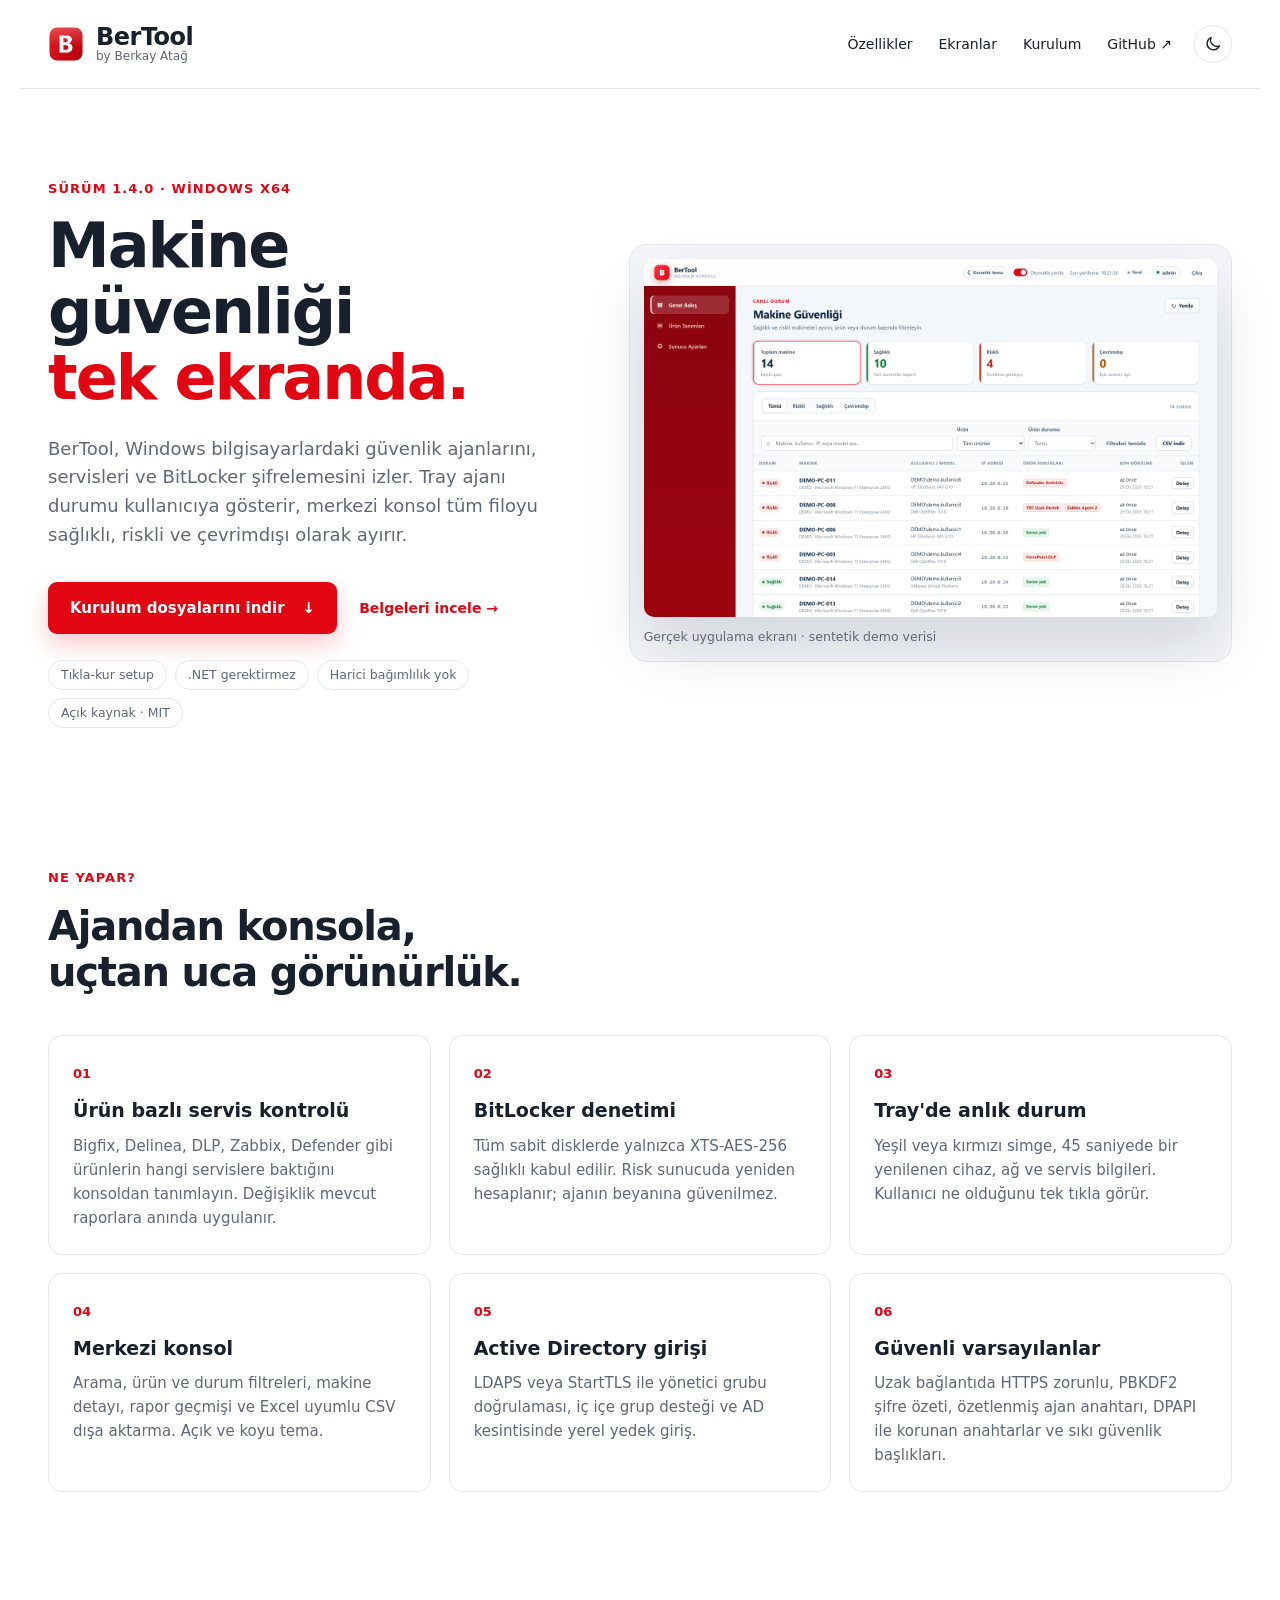
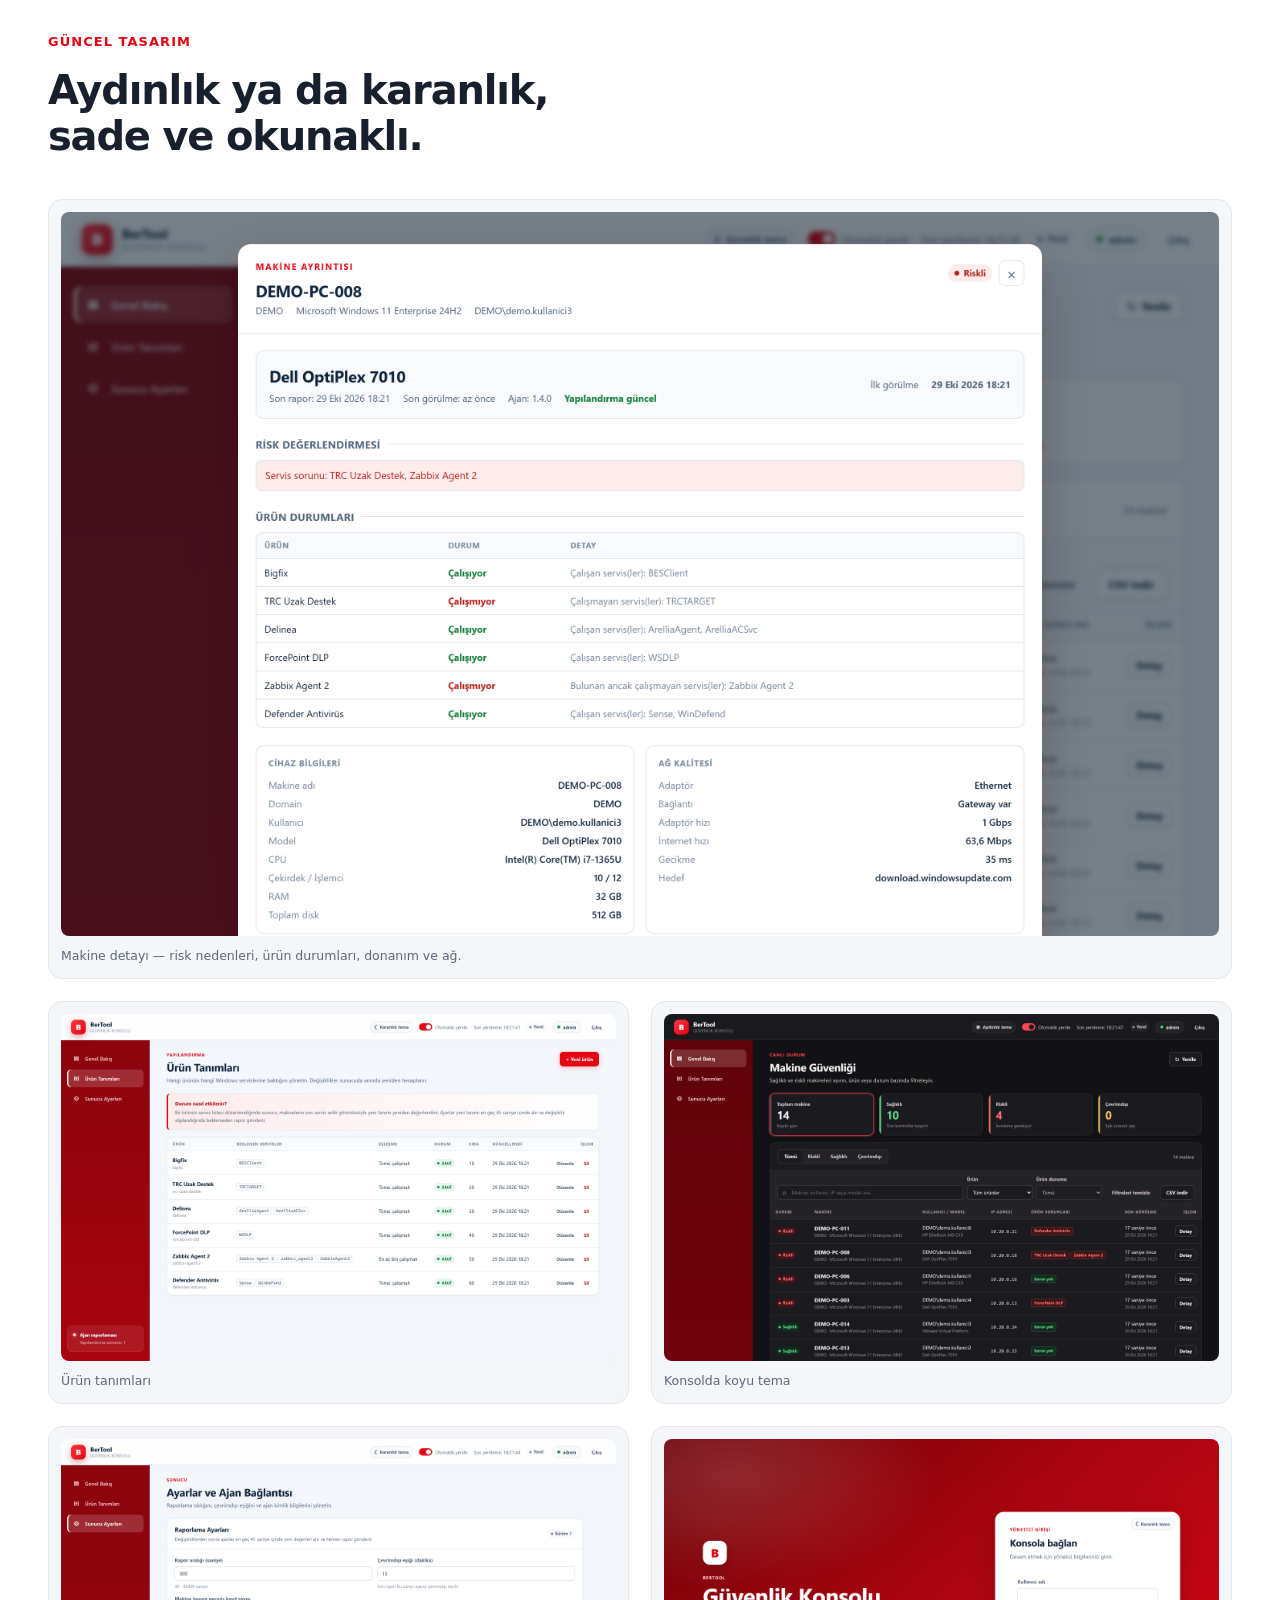
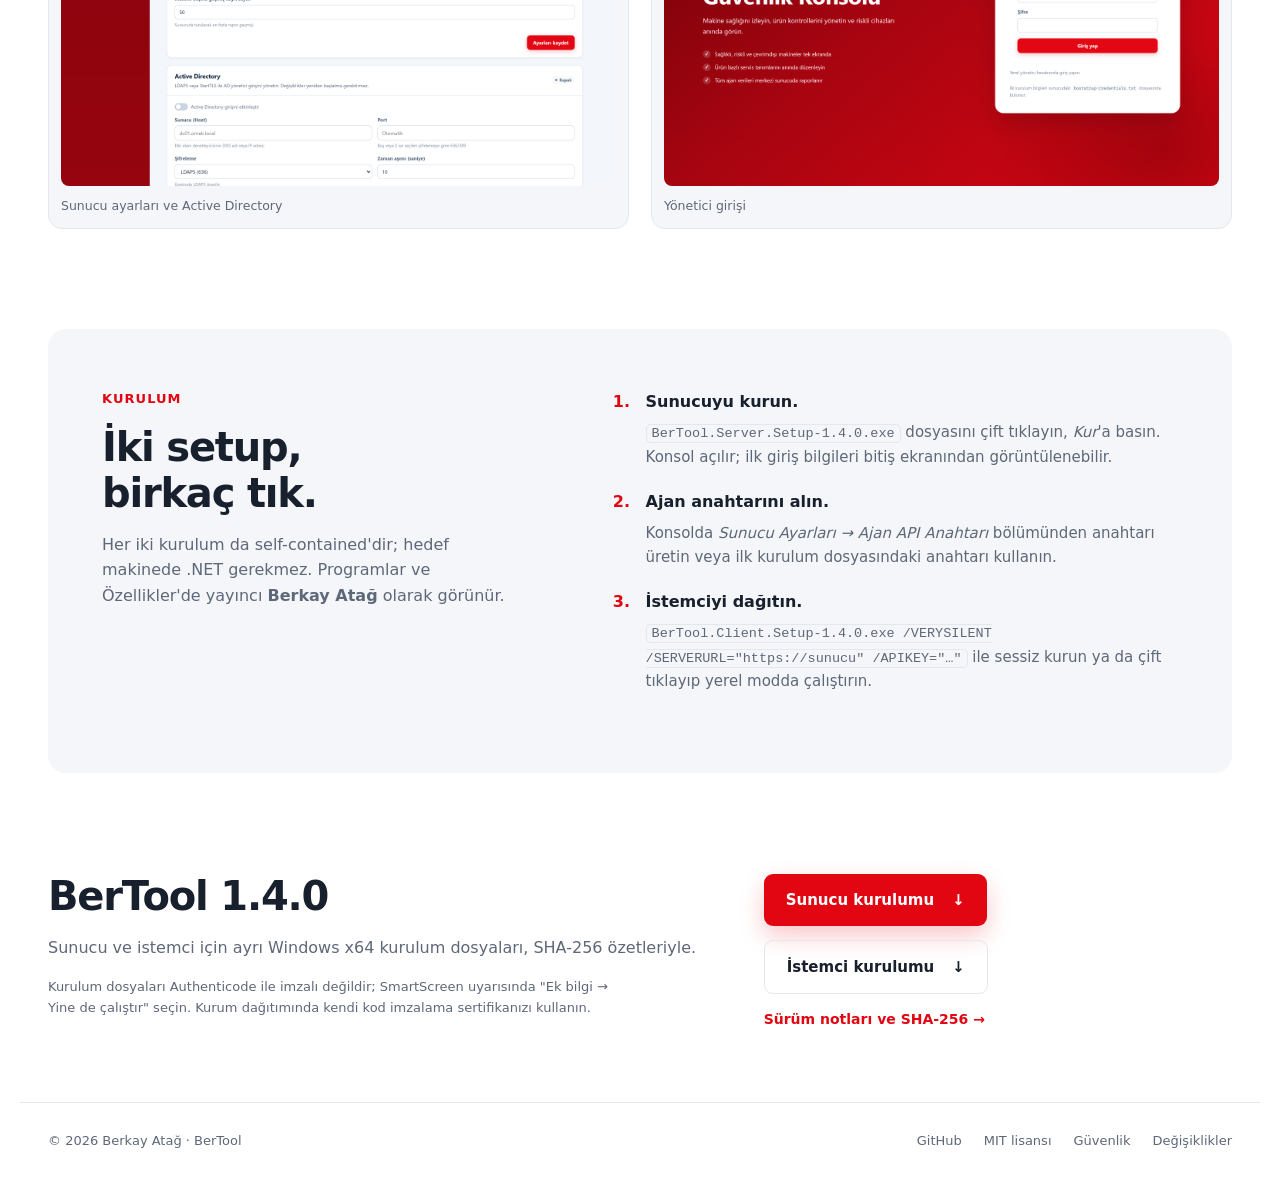
==== commit fa9d6d33: "Redesign landing theme toggle; switch the whole page incl. screenshots - Round icon button (moon/sun" ====
--- a/docs/index.html
+++ b/docs/index.html
@@ -10,7 +10,7 @@
 <meta property="og:image" content="https://berkayatag.github.io/BerTool/screenshots/dashboard.png">
 <title>BerTool — Makine güvenliği tek ekranda</title>
 <link rel="icon" type="image/png" href="assets/bertool-logo.png">
-<link rel="stylesheet" href="site.css">
+<link rel="stylesheet" href="site.css?v=1.4.0-3">
 <script>
   // Varsayılan aydınlık tema; ziyaretçinin seçimi bu tarayıcıda hatırlanır.
   // Sayfa boyanmadan önce uygulanır, böylece tema geçişinde yanıp sönme olmaz.
@@ -31,8 +31,9 @@
     <a href="#kurulum">Kurulum</a>
     <a href="https://github.com/BerkayAtag/BerTool">GitHub ↗</a>
   </nav>
-  <button class="theme-toggle" id="theme-toggle" type="button" aria-pressed="false">
-    <span class="theme-icon" aria-hidden="true">☾</span><span class="theme-label">Karanlık tema</span>
+  <button class="theme-toggle" id="theme-toggle" type="button" aria-pressed="false" aria-label="Karanlık temaya geç" title="Karanlık temaya geç">
+    <svg class="icon-moon" viewBox="0 0 24 24" width="18" height="18" aria-hidden="true"><path d="M20.5 14.6A8.5 8.5 0 0 1 9.4 3.5a8.5 8.5 0 1 0 11.1 11.1Z" fill="none" stroke="currentColor" stroke-width="1.8" stroke-linejoin="round"/></svg>
+    <svg class="icon-sun" viewBox="0 0 24 24" width="18" height="18" aria-hidden="true"><circle cx="12" cy="12" r="4.2" fill="none" stroke="currentColor" stroke-width="1.8"/><path d="M12 2.5v2.2M12 19.3v2.2M4.6 4.6l1.6 1.6M17.8 17.8l1.6 1.6M2.5 12h2.2M19.3 12h2.2M4.6 19.4l1.6-1.6M17.8 6.2l1.6-1.6" stroke="currentColor" stroke-width="1.8" stroke-linecap="round"/></svg>
   </button>
 </header>
 
@@ -54,7 +55,7 @@
       </ul>
     </div>
     <figure class="hero-shot">
-      <img id="hero-image" src="screenshots/dashboard.png" data-light-src="screenshots/dashboard.png" data-dark-src="screenshots/dashboard-dark.png" alt="BerTool yönetim konsolu: toplam, sağlıklı, riskli ve çevrimdışı makine sayaçları ile makine listesi" width="1440" height="900">
+      <img src="screenshots/dashboard.png" data-light-src="screenshots/dashboard.png" data-dark-src="screenshots/dashboard-dark.png" alt="BerTool yönetim konsolu: toplam, sağlıklı, riskli ve çevrimdışı makine sayaçları ile makine listesi" width="1440" height="900">
       <figcaption>Gerçek uygulama ekranı · sentetik demo verisi</figcaption>
     </figure>
   </section>
@@ -101,14 +102,14 @@
   <section id="ekranlar" class="section">
     <div class="section-head">
       <p class="eyebrow">Güncel tasarım</p>
-      <h2>Kırmızı-beyaz,<br>sade ve okunaklı.</h2>
+      <h2>Aydınlık ya da karanlık,<br>sade ve okunaklı.</h2>
     </div>
     <div class="gallery">
-      <figure class="wide"><img src="screenshots/machine-detail.png" alt="Makine detayı: risk değerlendirmesi, ürün durumları, cihaz bilgileri ve ağ kalitesi" loading="lazy" width="1440" height="900"><figcaption>Makine detayı — risk nedenleri, ürün durumları, donanım ve ağ.</figcaption></figure>
-      <figure><img src="screenshots/products.png" alt="Ürün tanımları ekranı: ürün, beklenen servisler ve eşleşme modu" loading="lazy" width="1440" height="900"><figcaption>Ürün tanımları</figcaption></figure>
-      <figure><img src="screenshots/dashboard-dark.png" alt="Koyu temada yönetim konsolu" loading="lazy" width="1440" height="900"><figcaption>Koyu tema</figcaption></figure>
-      <figure><img src="screenshots/settings.png" alt="Sunucu ayarları: raporlama, Active Directory ve ajan API anahtarı" loading="lazy" width="1440" height="900"><figcaption>Sunucu ayarları ve Active Directory</figcaption></figure>
-      <figure><img src="screenshots/login.png" alt="Yönetici giriş ekranı" loading="lazy" width="1440" height="900"><figcaption>Yönetici girişi</figcaption></figure>
+      <figure class="wide"><img src="screenshots/machine-detail.png" data-light-src="screenshots/machine-detail.png" data-dark-src="screenshots/machine-detail-dark.png" alt="Makine detayı: risk değerlendirmesi, ürün durumları, cihaz bilgileri ve ağ kalitesi" loading="lazy" width="1440" height="900"><figcaption>Makine detayı — risk nedenleri, ürün durumları, donanım ve ağ.</figcaption></figure>
+      <figure><img src="screenshots/products.png" data-light-src="screenshots/products.png" data-dark-src="screenshots/products-dark.png" alt="Ürün tanımları ekranı: ürün, beklenen servisler ve eşleşme modu" loading="lazy" width="1440" height="900"><figcaption>Ürün tanımları</figcaption></figure>
+      <figure><img src="screenshots/dashboard-dark.png" data-light-src="screenshots/dashboard-dark.png" data-dark-src="screenshots/dashboard.png" data-light-alt="Koyu temada yönetim konsolu" data-dark-alt="Aydınlık temada yönetim konsolu" alt="Koyu temada yönetim konsolu" loading="lazy" width="1440" height="900"><figcaption data-light-text="Konsolda koyu tema" data-dark-text="Konsolda aydınlık tema">Konsolda koyu tema</figcaption></figure>
+      <figure><img src="screenshots/settings.png" data-light-src="screenshots/settings.png" data-dark-src="screenshots/settings-dark.png" alt="Sunucu ayarları: raporlama, Active Directory ve ajan API anahtarı" loading="lazy" width="1440" height="900"><figcaption>Sunucu ayarları ve Active Directory</figcaption></figure>
+      <figure><img src="screenshots/login.png" data-light-src="screenshots/login.png" data-dark-src="screenshots/login-dark.png" alt="Yönetici giriş ekranı" loading="lazy" width="1440" height="900"><figcaption>Yönetici girişi</figcaption></figure>
     </div>
   </section>
 
@@ -150,16 +151,26 @@
   (function () {
     var root = document.documentElement;
     var button = document.getElementById('theme-toggle');
-    var hero = document.getElementById('hero-image');
 
     function apply(theme) {
       var dark = theme === 'dark';
       root.setAttribute('data-theme', theme);
+      var label = dark ? 'Aydınlık temaya geç' : 'Karanlık temaya geç';
       button.setAttribute('aria-pressed', String(dark));
-      button.querySelector('.theme-icon').textContent = dark ? '☀' : '☾';
-      button.querySelector('.theme-label').textContent = dark ? 'Aydınlık tema' : 'Karanlık tema';
-      // Koyu temada konsolun koyu ekran görüntüsü gösterilir.
-      hero.src = dark ? hero.getAttribute('data-dark-src') : hero.getAttribute('data-light-src');
+      button.setAttribute('aria-label', label);
+      button.setAttribute('title', label);
+
+      // Ekran görüntüleri ve açıklamaları seçilen temaya göre değişir.
+      var mode = dark ? 'dark' : 'light';
+      document.querySelectorAll('img[data-light-src]').forEach(function (img) {
+        var src = img.getAttribute('data-' + mode + '-src');
+        if (img.getAttribute('src') !== src) img.setAttribute('src', src);
+        var alt = img.getAttribute('data-' + mode + '-alt');
+        if (alt) img.setAttribute('alt', alt);
+      });
+      document.querySelectorAll('[data-light-text]').forEach(function (el) {
+        el.textContent = el.getAttribute('data-' + mode + '-text');
+      });
     }
 
     apply(root.getAttribute('data-theme') === 'dark' ? 'dark' : 'light');
--- a/docs/site.css
+++ b/docs/site.css
@@ -27,7 +27,7 @@
 
 * { box-sizing: border-box; }
 html { scroll-behavior: smooth; }
-body { margin: 0; color: var(--ink); background: var(--bg); font-family: "Segoe UI", system-ui, -apple-system, Arial, sans-serif; line-height: 1.6; }
+body { margin: 0; color: var(--ink); background: var(--bg); transition: background-color .2s, color .2s; font-family: "Segoe UI", system-ui, -apple-system, Arial, sans-serif; line-height: 1.6; }
 img { max-width: 100%; height: auto; display: block; }
 a { color: inherit; text-decoration: none; }
 a:hover { text-decoration: underline; }
@@ -45,10 +45,13 @@
 .brand small { font-size: 12px; font-weight: 400; color: var(--muted); letter-spacing: 0; }
 nav { display: flex; gap: 26px; font-size: 14px; flex-wrap: wrap; margin-left: auto; }
 
-.theme-toggle { display: inline-flex; align-items: center; gap: 8px; padding: 8px 14px; border: 1px solid var(--line); border-radius: 999px; background: var(--card); color: var(--ink); font: inherit; font-size: 13px; font-weight: 600; cursor: pointer; transition: border-color .15s, color .15s; }
-.theme-toggle:hover { border-color: var(--red); color: var(--red); }
+/* Tema düğmesi: menüyle aynı hizada, sade yuvarlak simge düğmesi. */
+.theme-toggle { display: inline-grid; place-items: center; width: 38px; height: 38px; margin-left: 6px; padding: 0; border: 1px solid var(--line); border-radius: 50%; background: transparent; color: var(--ink); cursor: pointer; transition: color .15s, border-color .15s, background-color .15s; }
+.theme-toggle:hover { color: var(--red); border-color: var(--red); background: var(--soft); }
 .theme-toggle:focus-visible { outline: 3px solid var(--red); outline-offset: 3px; }
-.theme-icon { font-size: 15px; line-height: 1; }
+.theme-toggle .icon-sun { display: none; }
+:root[data-theme="dark"] .theme-toggle .icon-moon { display: none; }
+:root[data-theme="dark"] .theme-toggle .icon-sun { display: block; }
 
 .eyebrow { margin: 0 0 14px; color: var(--red); font-size: 13px; font-weight: 700; letter-spacing: .08em; text-transform: uppercase; }
 h1 { font-size: clamp(38px, 5vw, 62px); line-height: 1.06; letter-spacing: -2px; margin: 0 0 24px; }
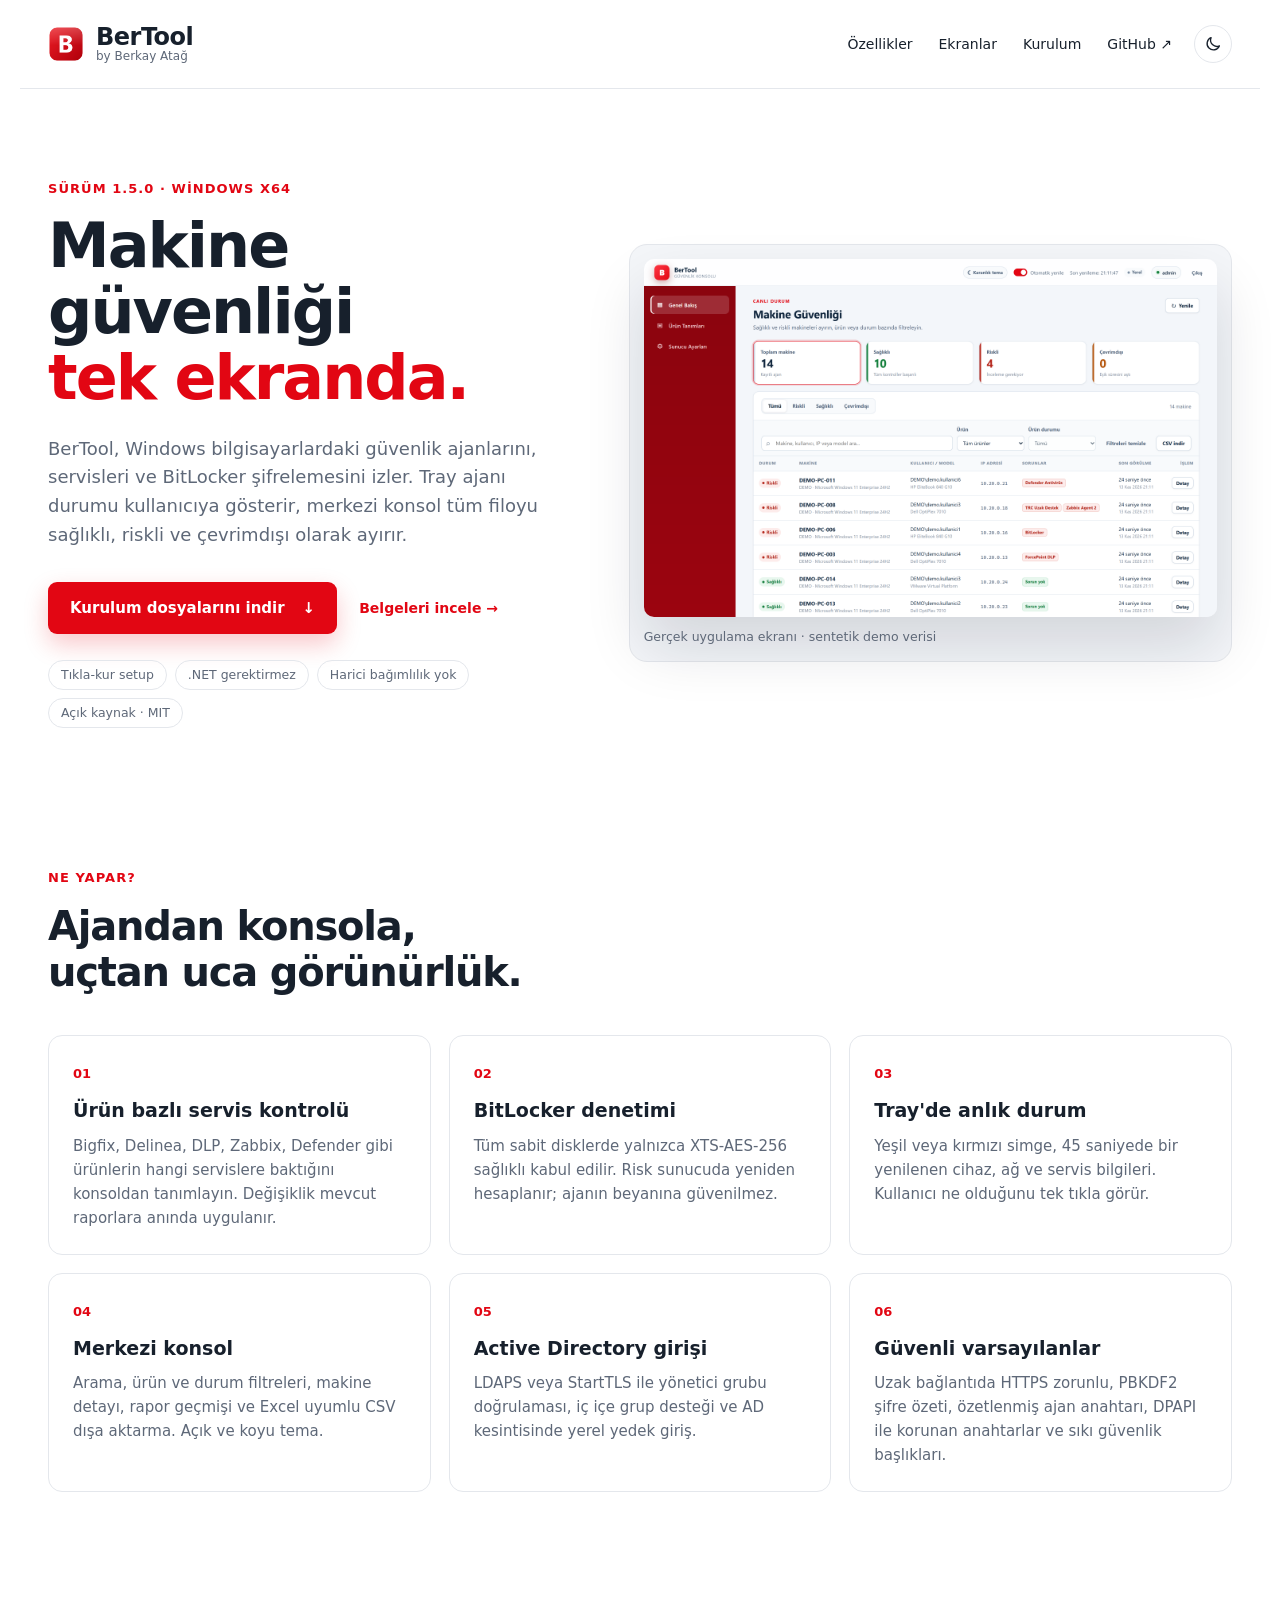
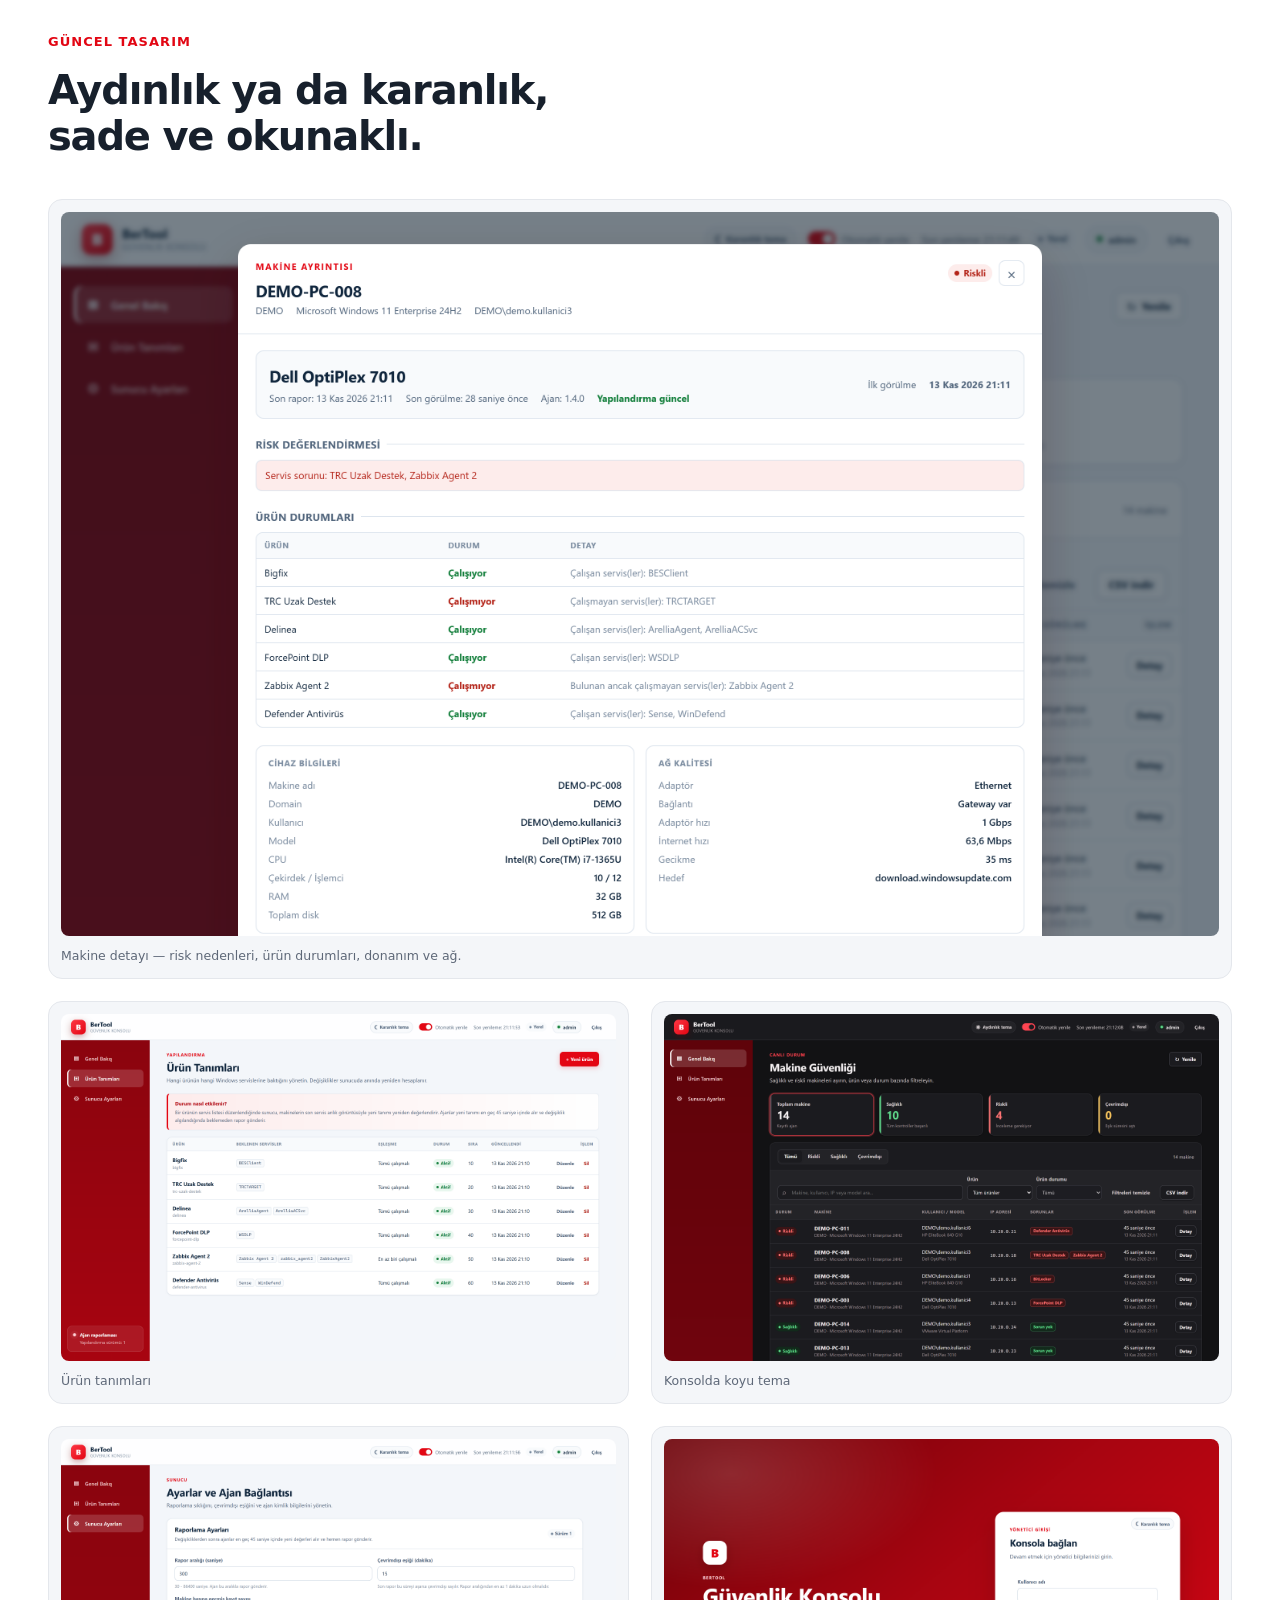
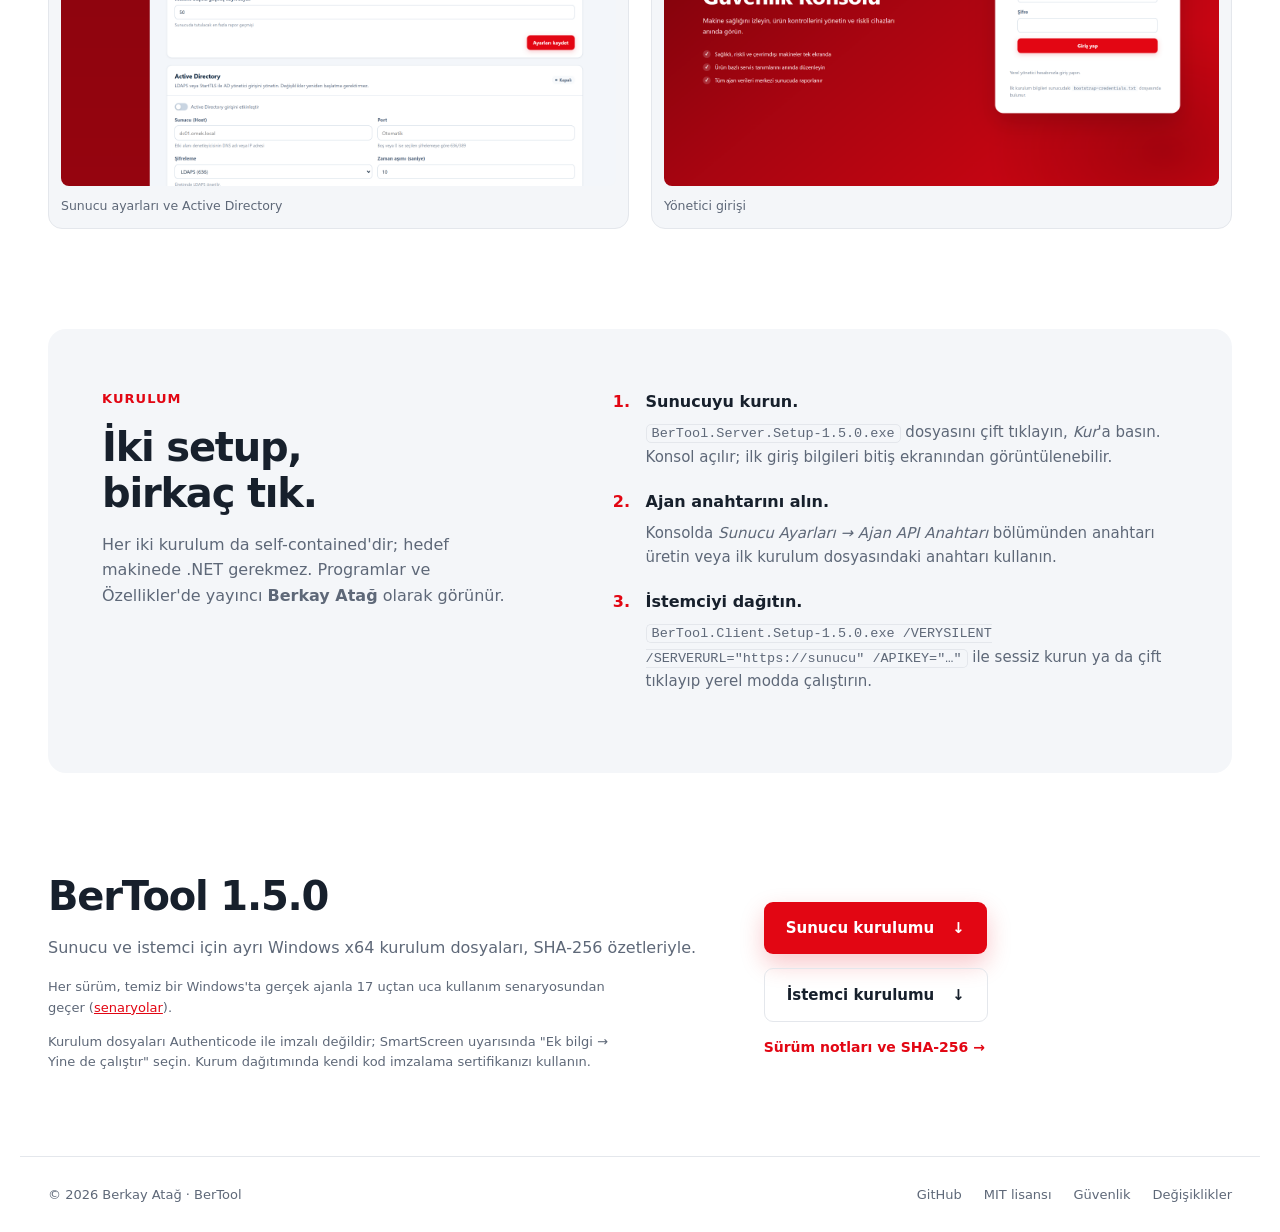
==== commit 41d3b908: "BerTool 1.5.0: end-to-end use cases, config propagation and AD fixes - 17 end-to-end use cases (docs" ====
--- a/docs/index.html
+++ b/docs/index.html
@@ -10,7 +10,7 @@
 <meta property="og:image" content="https://berkayatag.github.io/BerTool/screenshots/dashboard.png">
 <title>BerTool — Makine güvenliği tek ekranda</title>
 <link rel="icon" type="image/png" href="assets/bertool-logo.png">
-<link rel="stylesheet" href="site.css?v=1.4.0-3">
+<link rel="stylesheet" href="site.css?v=1.5.0-1">
 <script>
   // Varsayılan aydınlık tema; ziyaretçinin seçimi bu tarayıcıda hatırlanır.
   // Sayfa boyanmadan önce uygulanır, böylece tema geçişinde yanıp sönme olmaz.
@@ -40,7 +40,7 @@
 <main id="main">
   <section class="hero">
     <div class="hero-copy">
-      <p class="eyebrow">Sürüm 1.4.0 · Windows x64</p>
+      <p class="eyebrow">Sürüm 1.5.0 · Windows x64</p>
       <h1>Makine güvenliği<br><em>tek ekranda.</em></h1>
       <p class="lead">BerTool, Windows bilgisayarlardaki güvenlik ajanlarını, servisleri ve BitLocker şifrelemesini izler. Tray ajanı durumu kullanıcıya gösterir, merkezi konsol tüm filoyu sağlıklı, riskli ve çevrimdışı olarak ayırır.</p>
       <div class="actions">
@@ -120,22 +120,23 @@
       <p class="muted">Her iki kurulum da self-contained'dir; hedef makinede .NET gerekmez. Programlar ve Özellikler'de yayıncı <strong>Berkay Atağ</strong> olarak görünür.</p>
     </div>
     <ol class="steps">
-      <li><strong>Sunucuyu kurun.</strong><p><code>BerTool.Server.Setup-1.4.0.exe</code> dosyasını çift tıklayın, <em>Kur</em>'a basın. Konsol açılır; ilk giriş bilgileri bitiş ekranından görüntülenebilir.</p></li>
+      <li><strong>Sunucuyu kurun.</strong><p><code>BerTool.Server.Setup-1.5.0.exe</code> dosyasını çift tıklayın, <em>Kur</em>'a basın. Konsol açılır; ilk giriş bilgileri bitiş ekranından görüntülenebilir.</p></li>
       <li><strong>Ajan anahtarını alın.</strong><p>Konsolda <em>Sunucu Ayarları → Ajan API Anahtarı</em> bölümünden anahtarı üretin veya ilk kurulum dosyasındaki anahtarı kullanın.</p></li>
-      <li><strong>İstemciyi dağıtın.</strong><p><code>BerTool.Client.Setup-1.4.0.exe /VERYSILENT /SERVERURL="https://sunucu" /APIKEY="…"</code> ile sessiz kurun ya da çift tıklayıp yerel modda çalıştırın.</p></li>
+      <li><strong>İstemciyi dağıtın.</strong><p><code>BerTool.Client.Setup-1.5.0.exe /VERYSILENT /SERVERURL="https://sunucu" /APIKEY="…"</code> ile sessiz kurun ya da çift tıklayıp yerel modda çalıştırın.</p></li>
     </ol>
   </section>
 
   <section class="section download">
     <div>
-      <h2>BerTool 1.4.0</h2>
+      <h2>BerTool 1.5.0</h2>
       <p class="muted">Sunucu ve istemci için ayrı Windows x64 kurulum dosyaları, SHA-256 özetleriyle.</p>
+      <p class="note">Her sürüm, temiz bir Windows'ta gerçek ajanla 17 uçtan uca kullanım senaryosundan geçer (<a class="inline-link" href="https://github.com/BerkayAtag/BerTool/blob/main/docs/USE-CASES.md">senaryolar</a>).</p>
       <p class="note">Kurulum dosyaları Authenticode ile imzalı değildir; SmartScreen uyarısında "Ek bilgi → Yine de çalıştır" seçin. Kurum dağıtımında kendi kod imzalama sertifikanızı kullanın.</p>
     </div>
     <div class="download-links">
-      <a class="button" href="https://github.com/BerkayAtag/BerTool/releases/download/v1.4.0/BerTool.Server.Setup-1.4.0.exe">Sunucu kurulumu <span aria-hidden="true">↓</span></a>
-      <a class="button secondary" href="https://github.com/BerkayAtag/BerTool/releases/download/v1.4.0/BerTool.Client.Setup-1.4.0.exe">İstemci kurulumu <span aria-hidden="true">↓</span></a>
-      <a class="link" href="https://github.com/BerkayAtag/BerTool/releases/tag/v1.4.0">Sürüm notları ve SHA-256 →</a>
+      <a class="button" href="https://github.com/BerkayAtag/BerTool/releases/download/v1.5.0/BerTool.Server.Setup-1.5.0.exe">Sunucu kurulumu <span aria-hidden="true">↓</span></a>
+      <a class="button secondary" href="https://github.com/BerkayAtag/BerTool/releases/download/v1.5.0/BerTool.Client.Setup-1.5.0.exe">İstemci kurulumu <span aria-hidden="true">↓</span></a>
+      <a class="link" href="https://github.com/BerkayAtag/BerTool/releases/tag/v1.5.0">Sürüm notları ve SHA-256 →</a>
     </div>
   </section>
 </main>
--- a/docs/site.css
+++ b/docs/site.css
@@ -98,6 +98,7 @@
 .download { display: grid; grid-template-columns: 1.4fr 1fr; gap: 60px; align-items: center; }
 .download h2 { margin-bottom: 12px; }
 .note { font-size: 13px; color: var(--muted); max-width: 560px; }
+.inline-link { color: var(--red); text-decoration: underline; }
 .download-links { display: flex; flex-direction: column; align-items: flex-start; gap: 14px; }
 
 footer { display: flex; flex-wrap: wrap; gap: 22px; border-top: 1px solid var(--line); padding: 28px; color: var(--muted); font-size: 13px; }
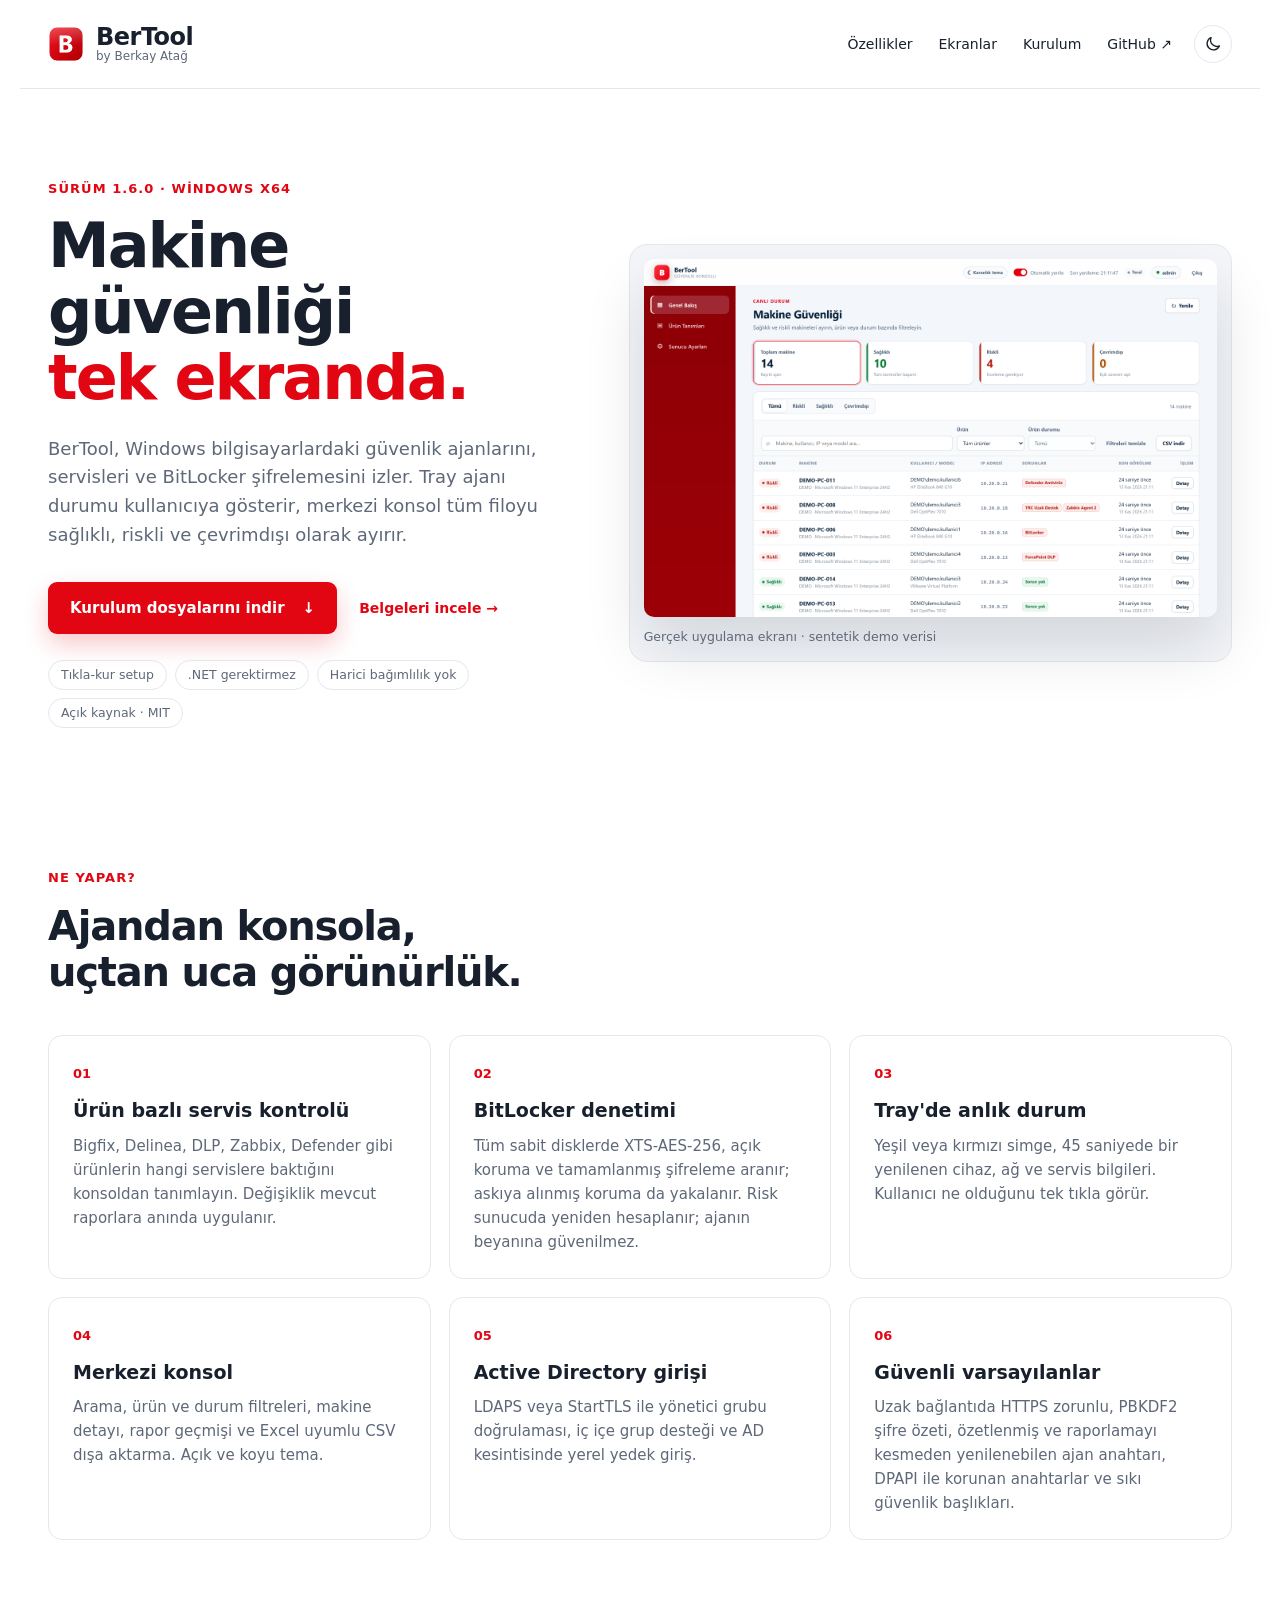
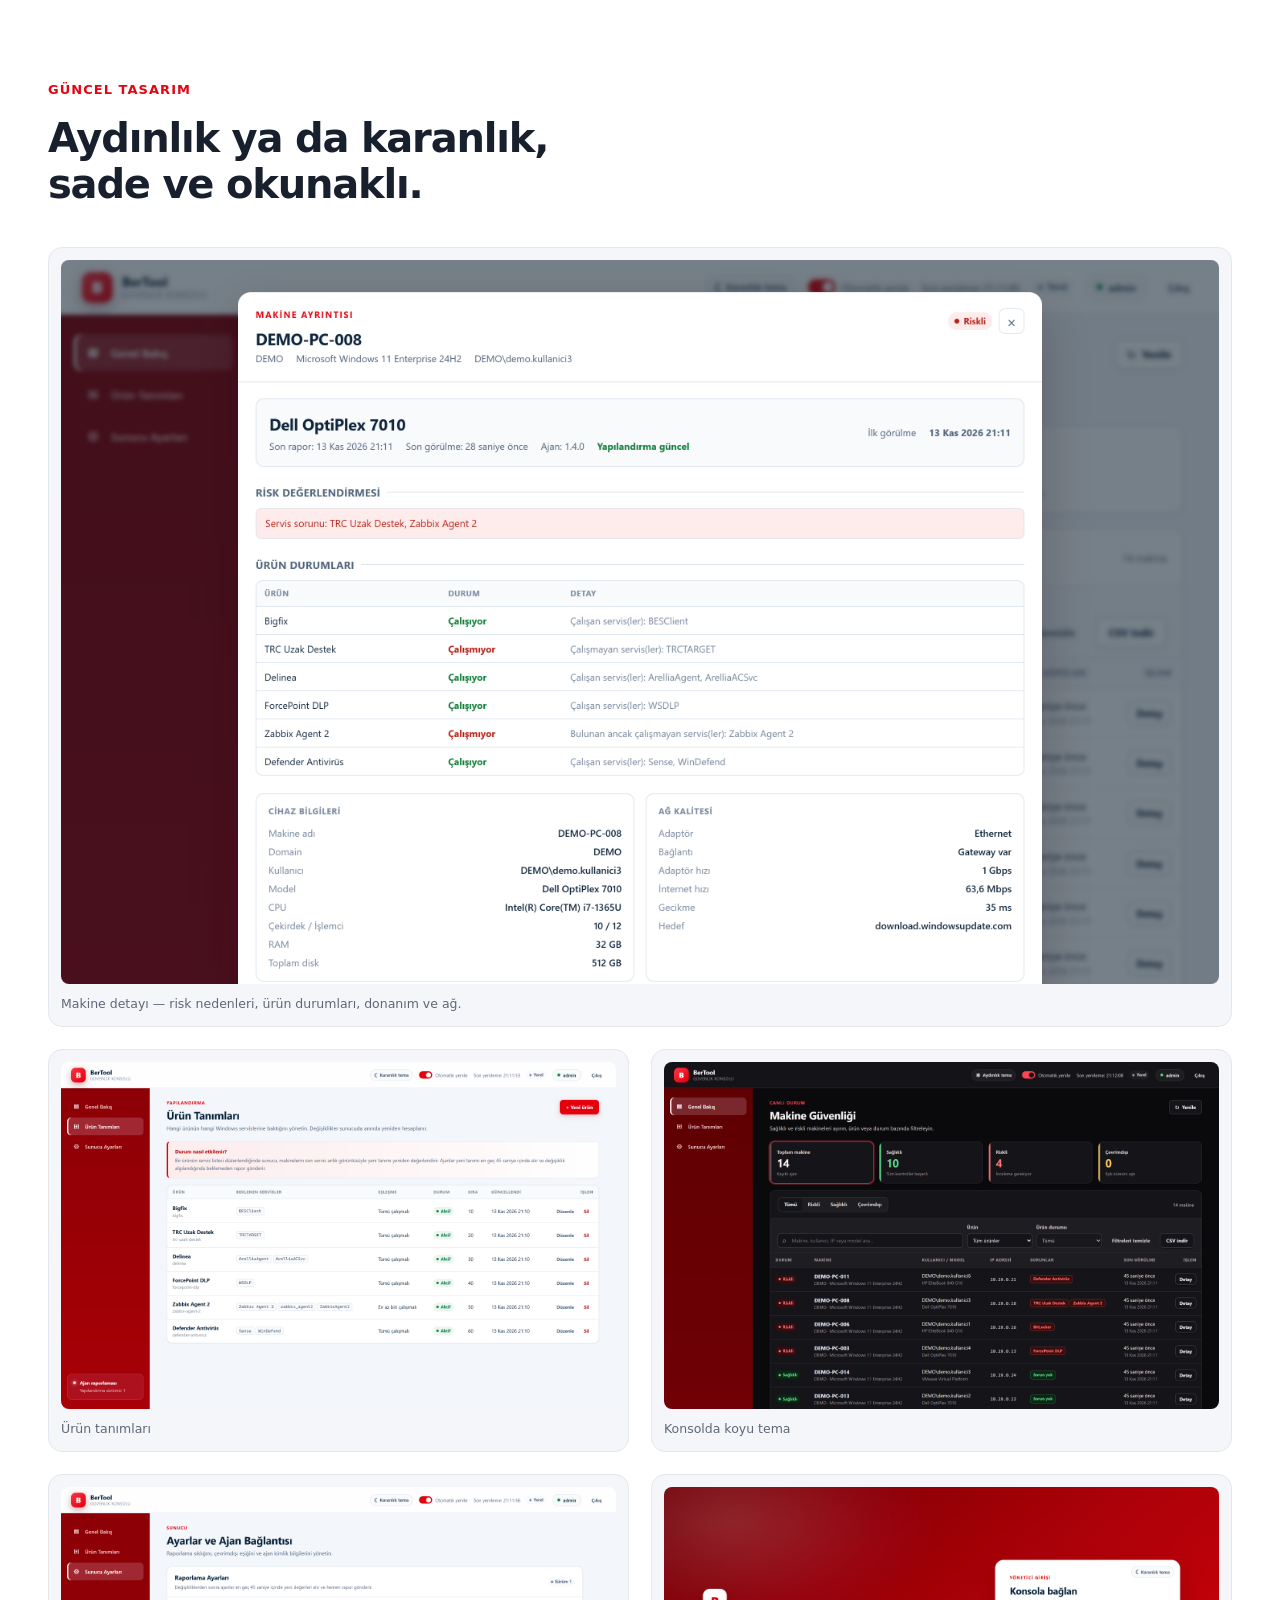
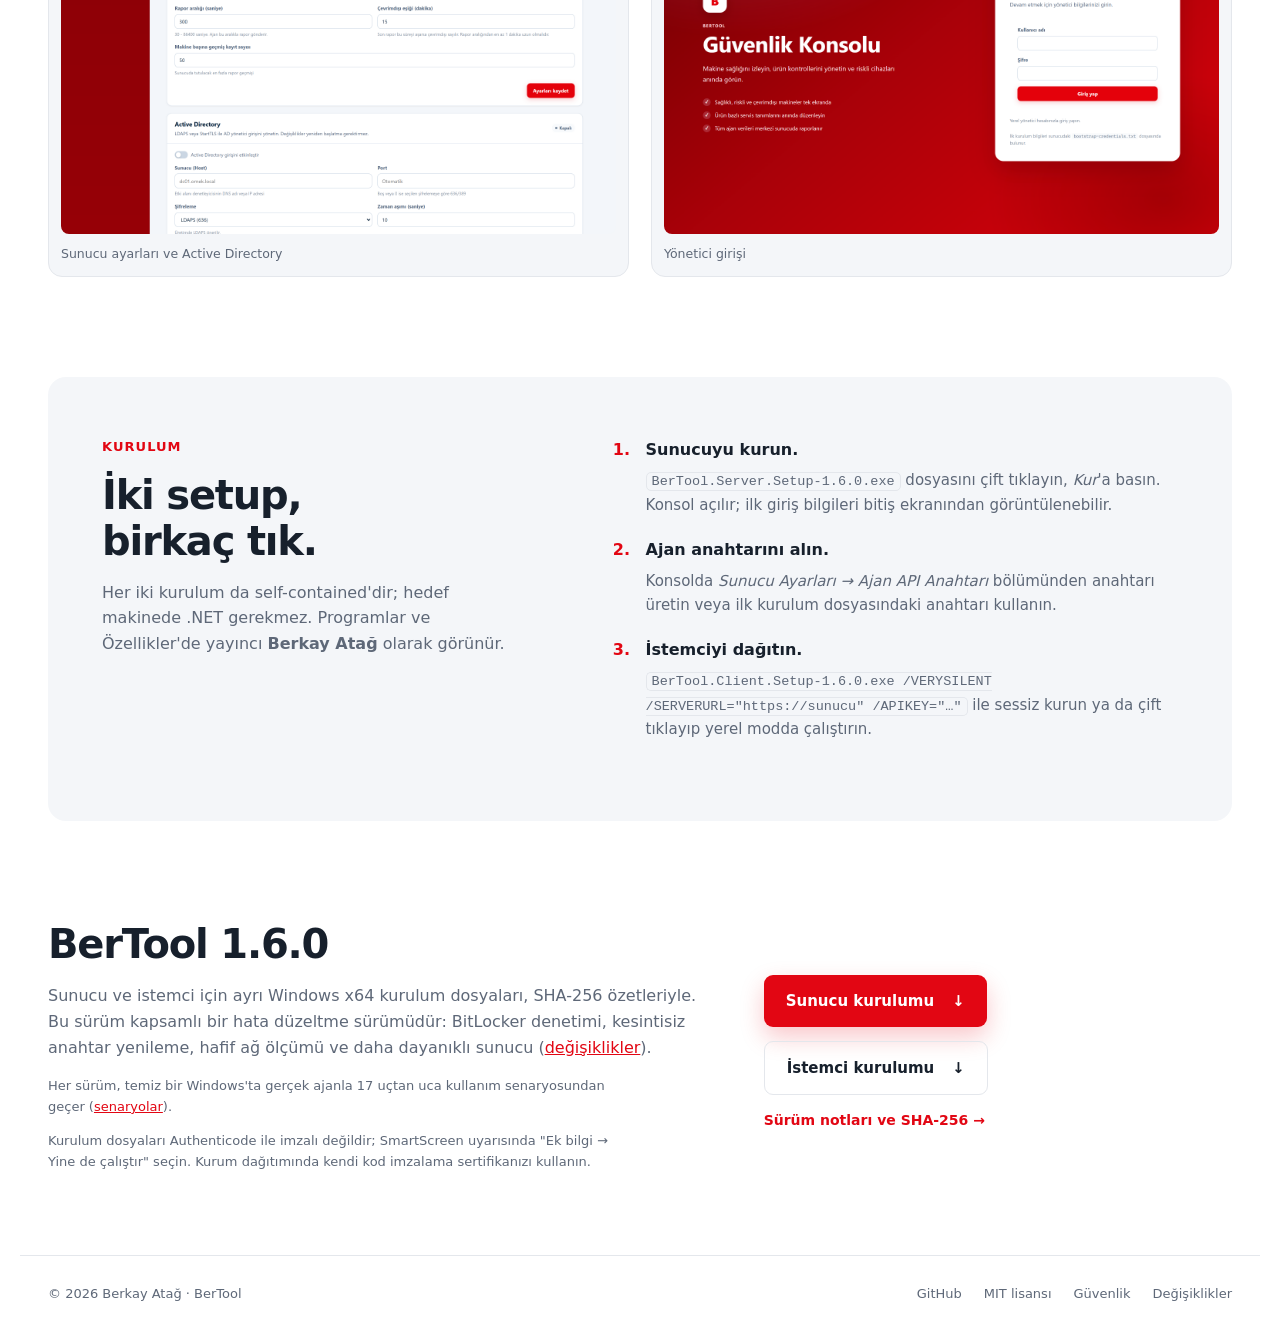
==== commit 95dd935c: "BerTool 1.6.0: comprehensive bug-fix release Server - Agent API key rotation no longer cuts off the " ====
--- a/docs/index.html
+++ b/docs/index.html
@@ -10,7 +10,7 @@
 <meta property="og:image" content="https://berkayatag.github.io/BerTool/screenshots/dashboard.png">
 <title>BerTool — Makine güvenliği tek ekranda</title>
 <link rel="icon" type="image/png" href="assets/bertool-logo.png">
-<link rel="stylesheet" href="site.css?v=1.5.0-1">
+<link rel="stylesheet" href="site.css?v=1.6.0">
 <script>
   // Varsayılan aydınlık tema; ziyaretçinin seçimi bu tarayıcıda hatırlanır.
   // Sayfa boyanmadan önce uygulanır, böylece tema geçişinde yanıp sönme olmaz.
@@ -40,7 +40,7 @@
 <main id="main">
   <section class="hero">
     <div class="hero-copy">
-      <p class="eyebrow">Sürüm 1.5.0 · Windows x64</p>
+      <p class="eyebrow">Sürüm 1.6.0 · Windows x64</p>
       <h1>Makine güvenliği<br><em>tek ekranda.</em></h1>
       <p class="lead">BerTool, Windows bilgisayarlardaki güvenlik ajanlarını, servisleri ve BitLocker şifrelemesini izler. Tray ajanı durumu kullanıcıya gösterir, merkezi konsol tüm filoyu sağlıklı, riskli ve çevrimdışı olarak ayırır.</p>
       <div class="actions">
@@ -74,7 +74,7 @@
       <article>
         <span class="num">02</span>
         <h3>BitLocker denetimi</h3>
-        <p>Tüm sabit disklerde yalnızca XTS-AES-256 sağlıklı kabul edilir. Risk sunucuda yeniden hesaplanır; ajanın beyanına güvenilmez.</p>
+        <p>Tüm sabit disklerde XTS-AES-256, açık koruma ve tamamlanmış şifreleme aranır; askıya alınmış koruma da yakalanır. Risk sunucuda yeniden hesaplanır; ajanın beyanına güvenilmez.</p>
       </article>
       <article>
         <span class="num">03</span>
@@ -94,7 +94,7 @@
       <article>
         <span class="num">06</span>
         <h3>Güvenli varsayılanlar</h3>
-        <p>Uzak bağlantıda HTTPS zorunlu, PBKDF2 şifre özeti, özetlenmiş ajan anahtarı, DPAPI ile korunan anahtarlar ve sıkı güvenlik başlıkları.</p>
+        <p>Uzak bağlantıda HTTPS zorunlu, PBKDF2 şifre özeti, özetlenmiş ve raporlamayı kesmeden yenilenebilen ajan anahtarı, DPAPI ile korunan anahtarlar ve sıkı güvenlik başlıkları.</p>
       </article>
     </div>
   </section>
@@ -120,23 +120,23 @@
       <p class="muted">Her iki kurulum da self-contained'dir; hedef makinede .NET gerekmez. Programlar ve Özellikler'de yayıncı <strong>Berkay Atağ</strong> olarak görünür.</p>
     </div>
     <ol class="steps">
-      <li><strong>Sunucuyu kurun.</strong><p><code>BerTool.Server.Setup-1.5.0.exe</code> dosyasını çift tıklayın, <em>Kur</em>'a basın. Konsol açılır; ilk giriş bilgileri bitiş ekranından görüntülenebilir.</p></li>
+      <li><strong>Sunucuyu kurun.</strong><p><code>BerTool.Server.Setup-1.6.0.exe</code> dosyasını çift tıklayın, <em>Kur</em>'a basın. Konsol açılır; ilk giriş bilgileri bitiş ekranından görüntülenebilir.</p></li>
       <li><strong>Ajan anahtarını alın.</strong><p>Konsolda <em>Sunucu Ayarları → Ajan API Anahtarı</em> bölümünden anahtarı üretin veya ilk kurulum dosyasındaki anahtarı kullanın.</p></li>
-      <li><strong>İstemciyi dağıtın.</strong><p><code>BerTool.Client.Setup-1.5.0.exe /VERYSILENT /SERVERURL="https://sunucu" /APIKEY="…"</code> ile sessiz kurun ya da çift tıklayıp yerel modda çalıştırın.</p></li>
+      <li><strong>İstemciyi dağıtın.</strong><p><code>BerTool.Client.Setup-1.6.0.exe /VERYSILENT /SERVERURL="https://sunucu" /APIKEY="…"</code> ile sessiz kurun ya da çift tıklayıp yerel modda çalıştırın.</p></li>
     </ol>
   </section>
 
   <section class="section download">
     <div>
-      <h2>BerTool 1.5.0</h2>
-      <p class="muted">Sunucu ve istemci için ayrı Windows x64 kurulum dosyaları, SHA-256 özetleriyle.</p>
+      <h2>BerTool 1.6.0</h2>
+      <p class="muted">Sunucu ve istemci için ayrı Windows x64 kurulum dosyaları, SHA-256 özetleriyle. Bu sürüm kapsamlı bir hata düzeltme sürümüdür: BitLocker denetimi, kesintisiz anahtar yenileme, hafif ağ ölçümü ve daha dayanıklı sunucu (<a class="inline-link" href="https://github.com/BerkayAtag/BerTool/blob/main/CHANGELOG.md">değişiklikler</a>).</p>
       <p class="note">Her sürüm, temiz bir Windows'ta gerçek ajanla 17 uçtan uca kullanım senaryosundan geçer (<a class="inline-link" href="https://github.com/BerkayAtag/BerTool/blob/main/docs/USE-CASES.md">senaryolar</a>).</p>
       <p class="note">Kurulum dosyaları Authenticode ile imzalı değildir; SmartScreen uyarısında "Ek bilgi → Yine de çalıştır" seçin. Kurum dağıtımında kendi kod imzalama sertifikanızı kullanın.</p>
     </div>
     <div class="download-links">
-      <a class="button" href="https://github.com/BerkayAtag/BerTool/releases/download/v1.5.0/BerTool.Server.Setup-1.5.0.exe">Sunucu kurulumu <span aria-hidden="true">↓</span></a>
-      <a class="button secondary" href="https://github.com/BerkayAtag/BerTool/releases/download/v1.5.0/BerTool.Client.Setup-1.5.0.exe">İstemci kurulumu <span aria-hidden="true">↓</span></a>
-      <a class="link" href="https://github.com/BerkayAtag/BerTool/releases/tag/v1.5.0">Sürüm notları ve SHA-256 →</a>
+      <a class="button" href="https://github.com/BerkayAtag/BerTool/releases/download/v1.6.0/BerTool.Server.Setup-1.6.0.exe">Sunucu kurulumu <span aria-hidden="true">↓</span></a>
+      <a class="button secondary" href="https://github.com/BerkayAtag/BerTool/releases/download/v1.6.0/BerTool.Client.Setup-1.6.0.exe">İstemci kurulumu <span aria-hidden="true">↓</span></a>
+      <a class="link" href="https://github.com/BerkayAtag/BerTool/releases/tag/v1.6.0">Sürüm notları ve SHA-256 →</a>
     </div>
   </section>
 </main>
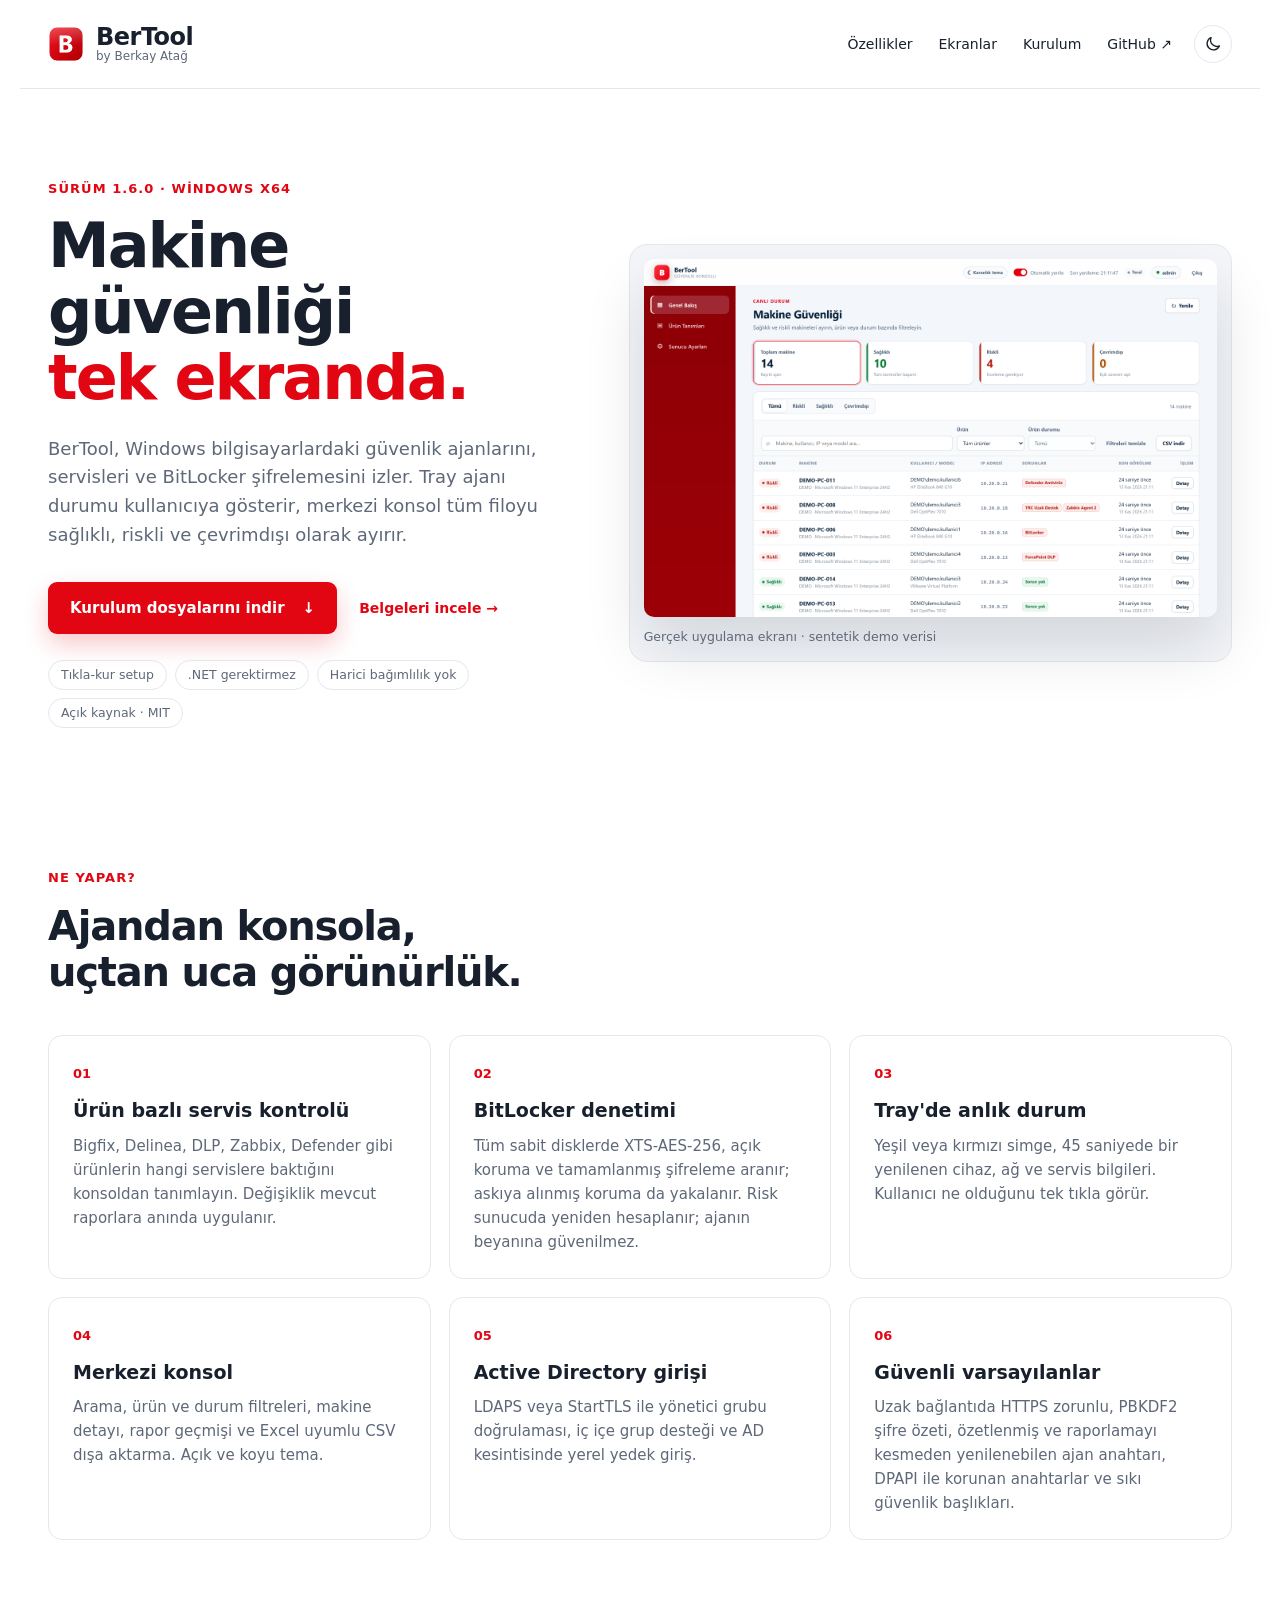
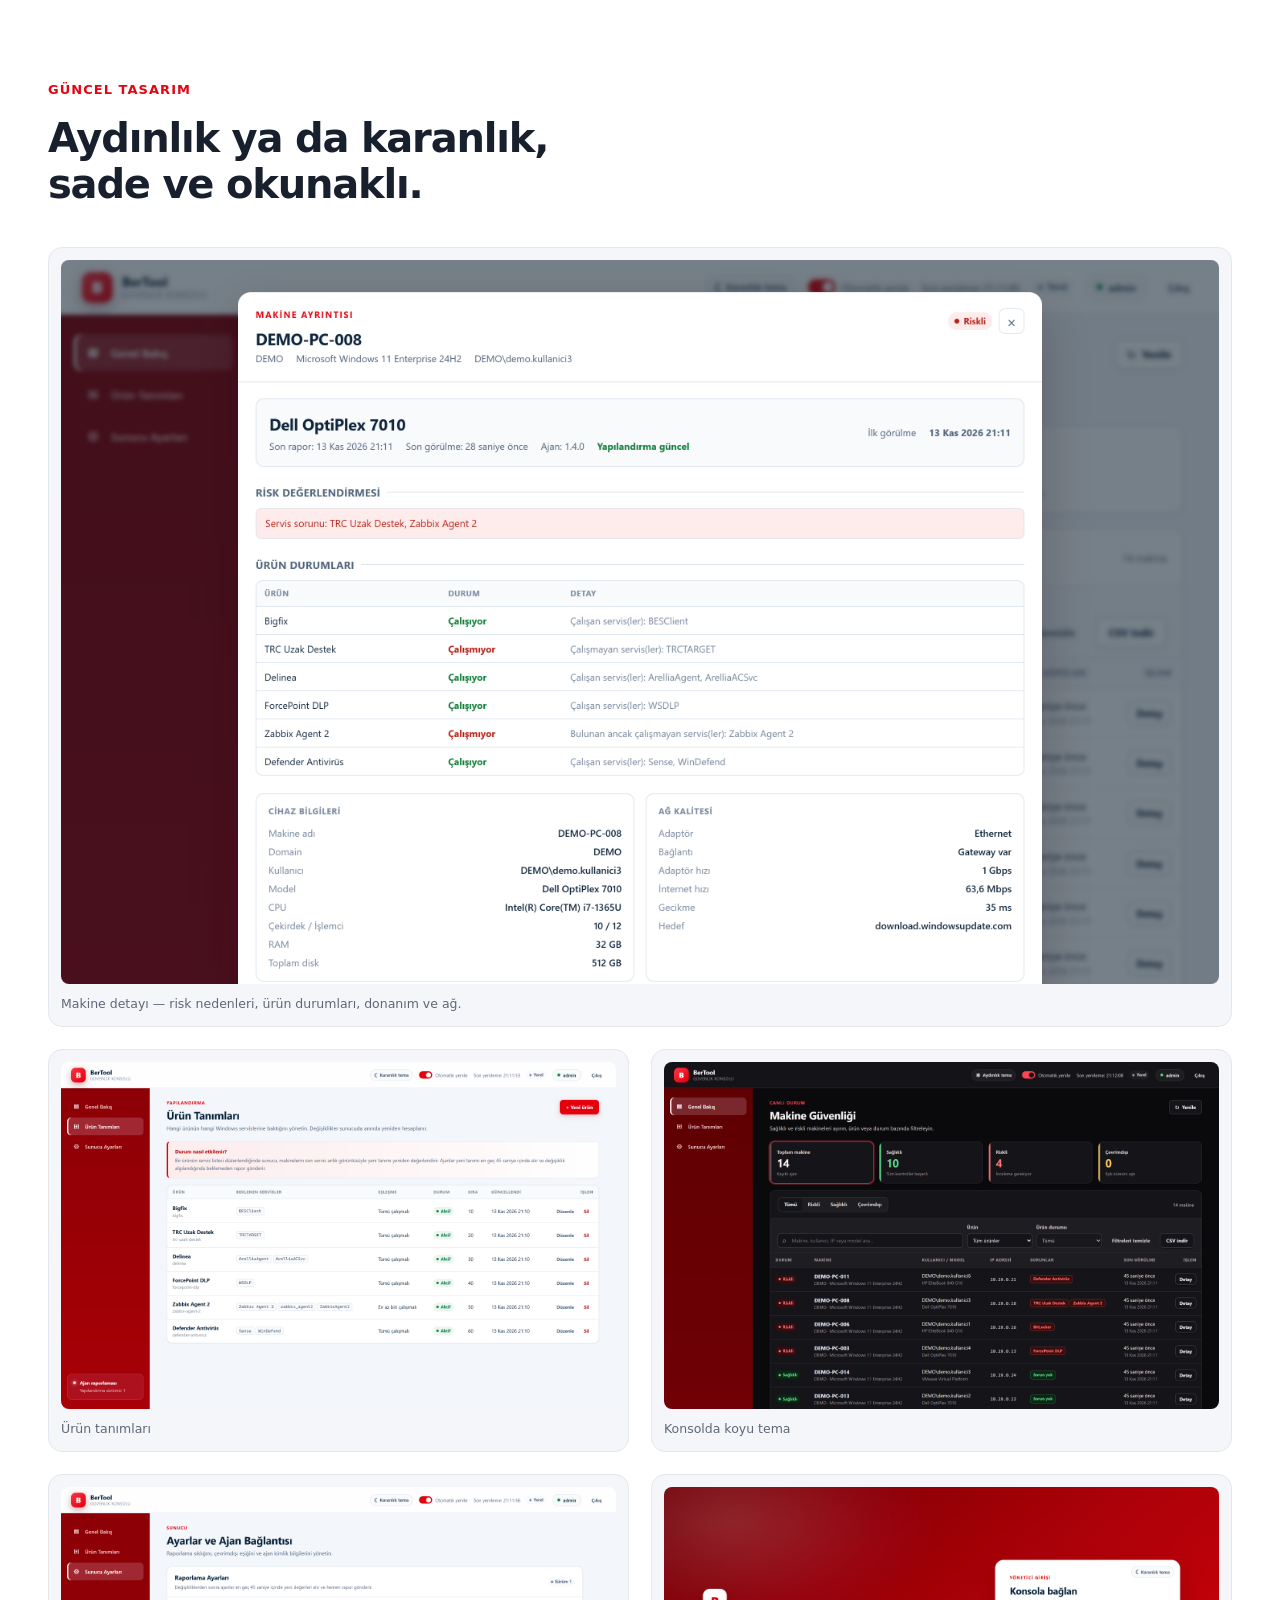
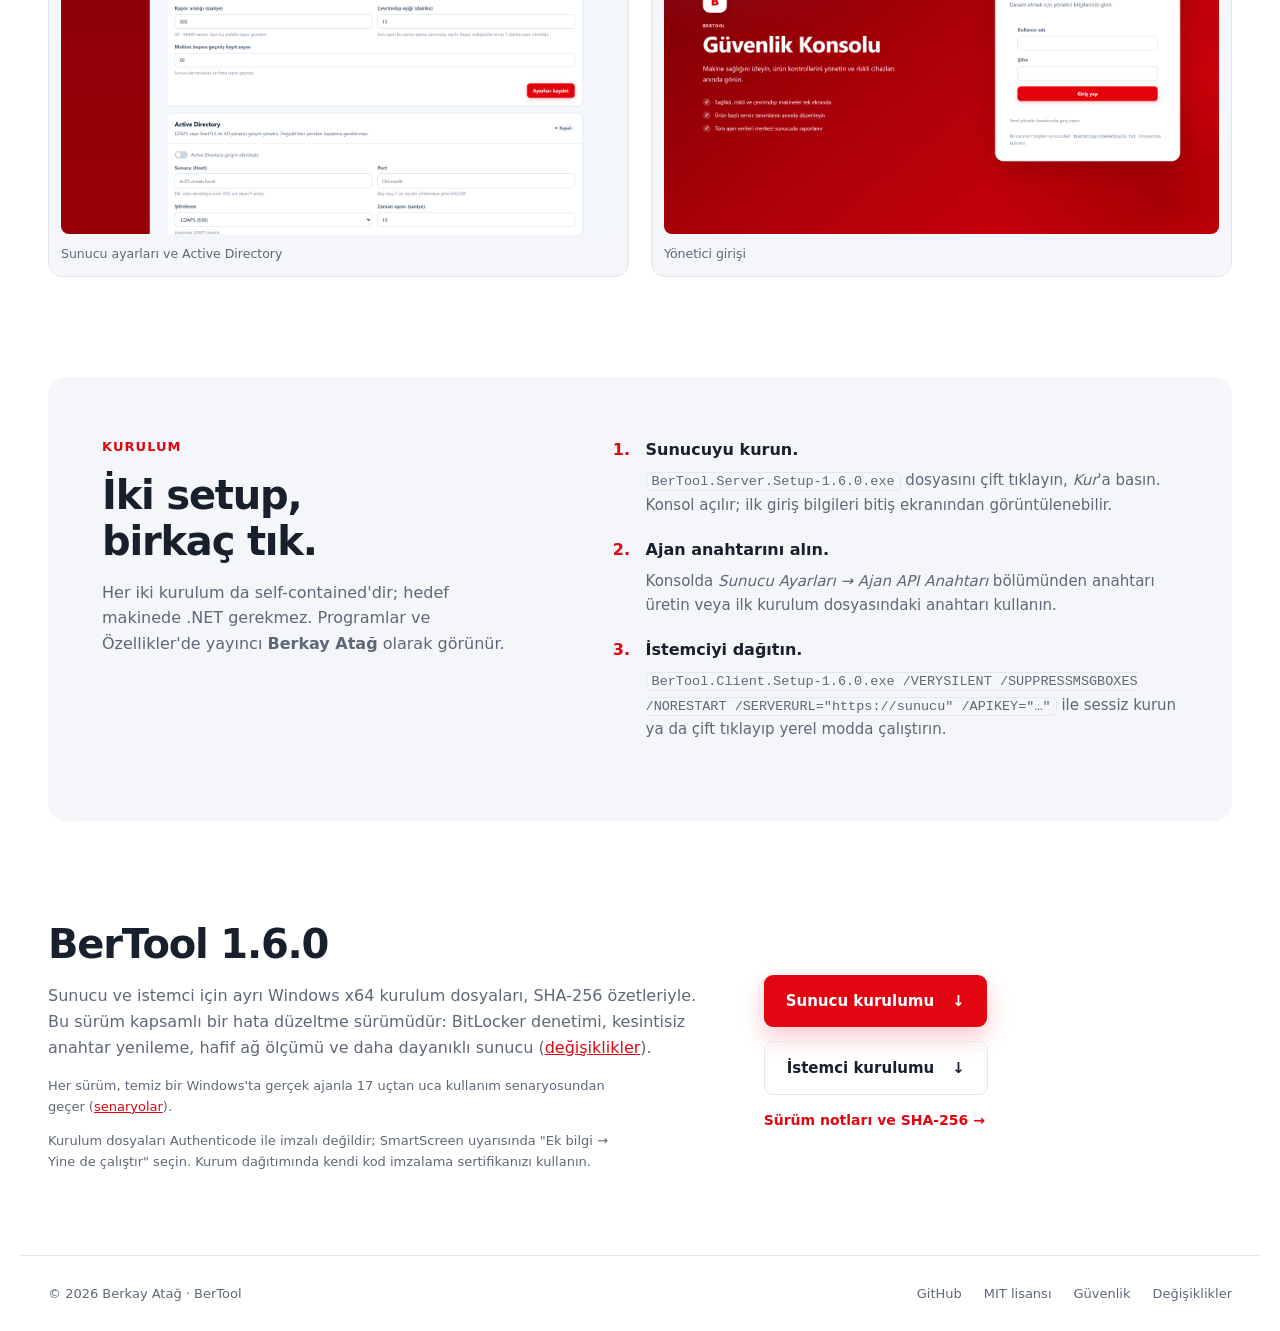
==== commit 35ca2a57: "Fix 24 issues found by an adversarial review of the 1.6.0 candidate Server - Agent key rotation keep" ====
--- a/docs/index.html
+++ b/docs/index.html
@@ -122,7 +122,7 @@
     <ol class="steps">
       <li><strong>Sunucuyu kurun.</strong><p><code>BerTool.Server.Setup-1.6.0.exe</code> dosyasını çift tıklayın, <em>Kur</em>'a basın. Konsol açılır; ilk giriş bilgileri bitiş ekranından görüntülenebilir.</p></li>
       <li><strong>Ajan anahtarını alın.</strong><p>Konsolda <em>Sunucu Ayarları → Ajan API Anahtarı</em> bölümünden anahtarı üretin veya ilk kurulum dosyasındaki anahtarı kullanın.</p></li>
-      <li><strong>İstemciyi dağıtın.</strong><p><code>BerTool.Client.Setup-1.6.0.exe /VERYSILENT /SERVERURL="https://sunucu" /APIKEY="…"</code> ile sessiz kurun ya da çift tıklayıp yerel modda çalıştırın.</p></li>
+      <li><strong>İstemciyi dağıtın.</strong><p><code>BerTool.Client.Setup-1.6.0.exe /VERYSILENT /SUPPRESSMSGBOXES /NORESTART /SERVERURL="https://sunucu" /APIKEY="…"</code> ile sessiz kurun ya da çift tıklayıp yerel modda çalıştırın.</p></li>
     </ol>
   </section>
 
